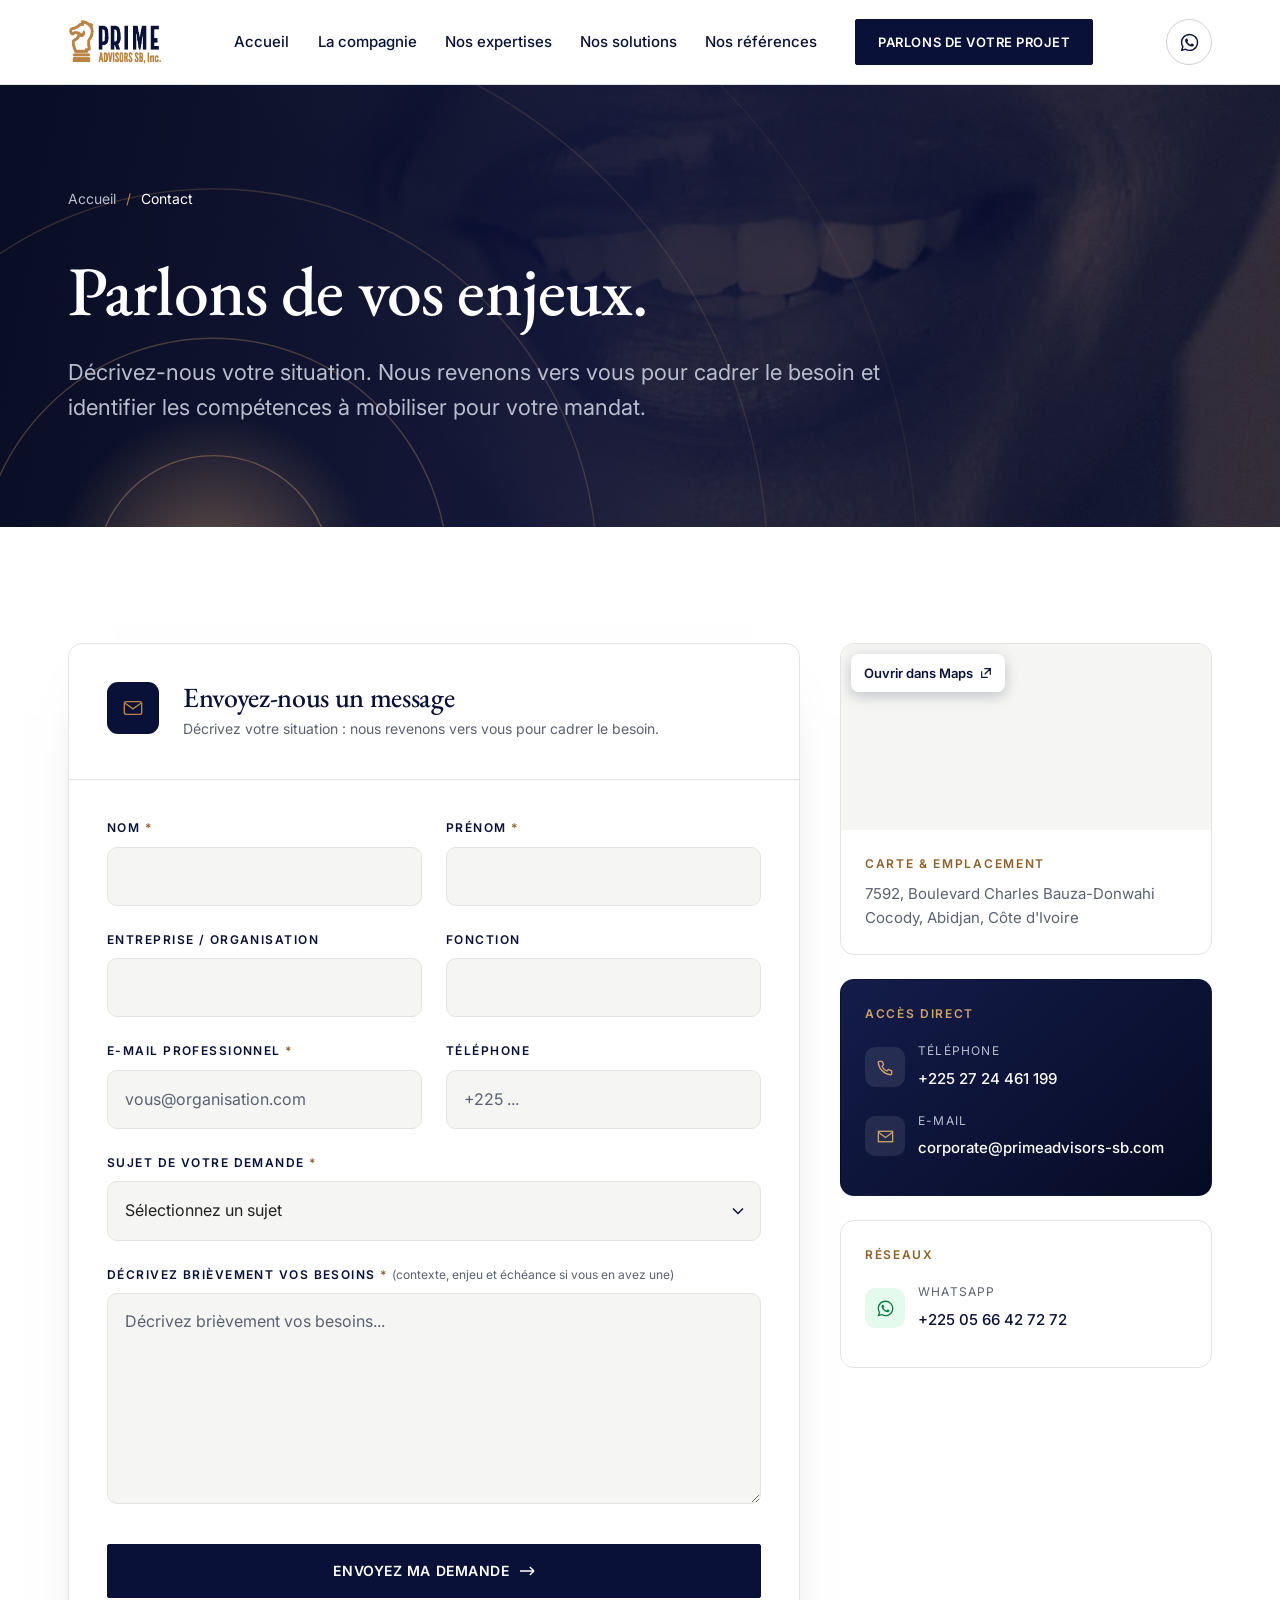
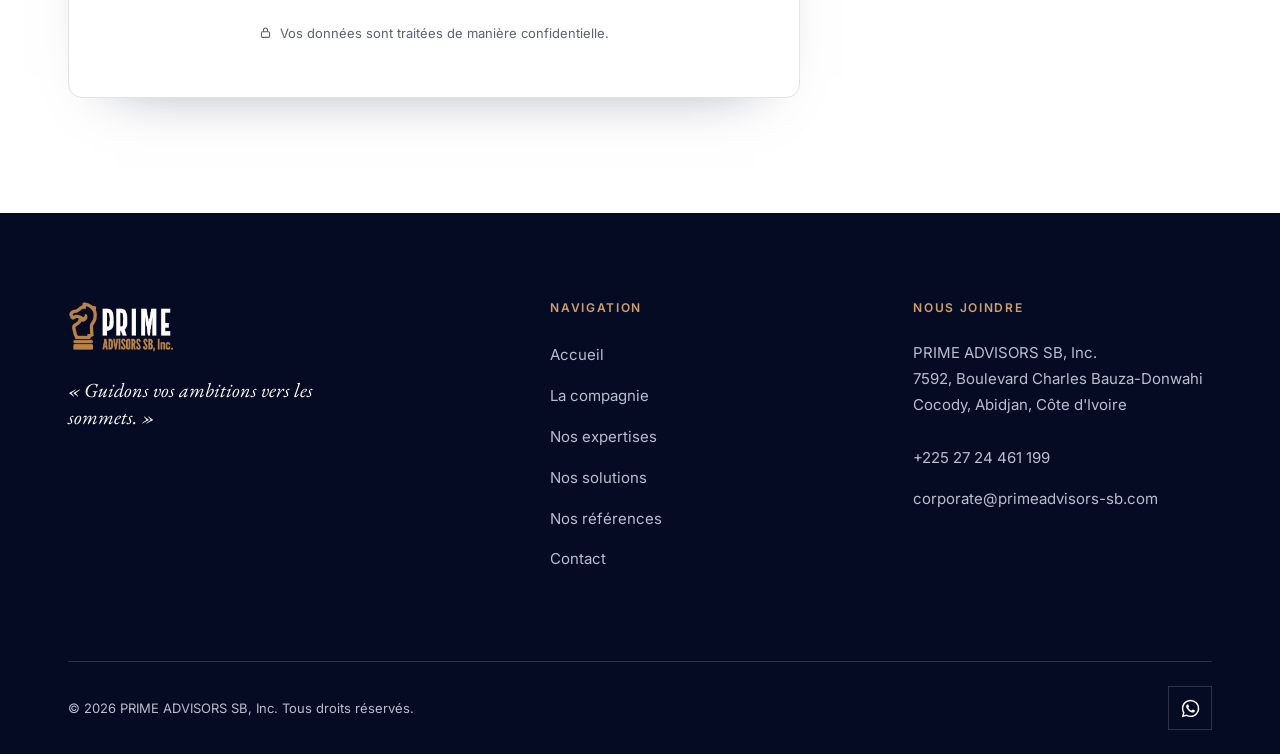
==== contact.html @ 42571f33 "Initialisation du site Prime Advisors" ====
<!DOCTYPE html>
<html lang="fr">
<head>
<meta charset="utf-8">
<meta name="viewport" content="width=device-width, initial-scale=1">
<title>Contact | PRIME ADVISORS SB, Inc.</title>
<meta name="description" content="Contactez PRIME ADVISORS SB, Inc. au 7592, Boulevard Charles Bauza-Donwahi, Cocody, Abidjan, Côte d'Ivoire. Téléphone +225 27 24 461 199, corporate@primeadvisors-sb.com.">
<link rel="canonical" href="https://www.primeadvisors-sb.com/contact.html">
<meta name="theme-color" content="#0A1138">

<meta property="og:type" content="website">
<meta property="og:locale" content="fr_FR">
<meta property="og:site_name" content="PRIME ADVISORS SB, Inc.">
<meta property="og:title" content="Contact | PRIME ADVISORS SB, Inc.">
<meta property="og:description" content="Parlons de vos enjeux et construisons ensemble les prochaines étapes.">
<meta property="og:url" content="https://www.primeadvisors-sb.com/contact.html">
<meta property="og:image" content="https://www.primeadvisors-sb.com/assets/img/logo-full-dark.png">

<link rel="icon" href="assets/img/favicon.png" type="image/png" sizes="180x180">
<link rel="apple-touch-icon" href="assets/img/favicon.png">

<link rel="preconnect" href="https://fonts.googleapis.com">
<link rel="preconnect" href="https://fonts.gstatic.com" crossorigin>
<link rel="stylesheet" href="https://fonts.googleapis.com/css2?family=EB+Garamond:ital,wght@0,400;0,500;0,600;1,400;1,500&family=Inter:wght@300;400;500;600;700&display=swap">
<link rel="stylesheet" href="assets/css/style.css">
<script>document.documentElement.className += ' js';</script>

<script type="application/ld+json">
{
  "@context": "https://schema.org",
  "@type": "ContactPage",
  "name": "Contact | PRIME ADVISORS SB, Inc.",
  "url": "https://www.primeadvisors-sb.com/contact.html",
  "mainEntity": {
    "@type": "ProfessionalService",
    "name": "PRIME ADVISORS SB, Inc.",
    "telephone": "+225 27 24 461 199",
    "email": "corporate@primeadvisors-sb.com",
    "address": {
      "@type": "PostalAddress",
      "streetAddress": "7592, Boulevard Charles Bauza-Donwahi",
      "addressLocality": "Cocody, Abidjan",
      "addressCountry": "CI"
    }
  }
}
</script>
</head>
<body>

<a class="skip-link" href="#main">Aller au contenu principal</a>

<header class="site-header">
  <div class="container site-header__inner">
    <a class="brand" href="index.html" aria-label="PRIME ADVISORS SB, Inc., accueil">
      <img src="assets/img/logo-dark.png" alt="PRIME ADVISORS SB, Inc." width="697" height="342">
    </a>

    <div class="site-nav" id="site-nav">
      <nav class="nav" aria-label="Navigation principale">
        <a class="nav__link" href="index.html">Accueil</a>
        <a class="nav__link" href="la-compagnie.html">La compagnie</a>
        <a class="nav__link" href="nos-expertises.html">Nos expertises</a>
        <a class="nav__link" href="nos-solutions.html">Nos solutions</a>
        <a class="nav__link" href="nos-references.html">Nos références</a>
      </nav>
      <div class="header-cta">
        <a class="btn btn--primary btn--sm" href="#formulaire">Parlons de votre projet</a>
      </div>
      <div class="nav-mobile-contact">
        <a href="https://wa.me/2250566427272" target="_blank" rel="noopener noreferrer">WhatsApp : +225 05 66 42 72 72</a>
        <a href="tel:+2252724461199">+225 27 24 461 199</a>
        <a href="mailto:corporate@primeadvisors-sb.com">corporate@primeadvisors-sb.com</a>
        <span>Cocody, Abidjan, Côte d'Ivoire</span>
      </div>
    </div>

    <div class="header-actions">
      <a class="wa-btn" href="https://wa.me/2250566427272" target="_blank" rel="noopener noreferrer"
         aria-label="Écrire à PRIME ADVISORS sur WhatsApp (nouvel onglet)">
        <svg viewBox="0 0 24 24" fill="currentColor" aria-hidden="true"><path d="M12.04 2C6.58 2 2.13 6.45 2.13 11.91c0 1.75.46 3.45 1.32 4.95L2 22l5.25-1.38a9.9 9.9 0 0 0 4.79 1.22h.01c5.46 0 9.91-4.45 9.91-9.91 0-2.65-1.03-5.14-2.9-7.01A9.82 9.82 0 0 0 12.04 2Zm0 18.15h-.01a8.2 8.2 0 0 1-4.19-1.15l-.3-.18-3.12.82.83-3.04-.2-.31a8.16 8.16 0 0 1-1.26-4.38c0-4.54 3.7-8.24 8.25-8.24a8.2 8.2 0 0 1 8.24 8.25c0 4.54-3.7 8.23-8.24 8.23Zm4.52-6.16c-.25-.12-1.47-.72-1.69-.81-.23-.08-.39-.12-.56.13-.16.24-.64.8-.79.97-.14.16-.29.19-.54.06-.25-.12-1.05-.39-1.99-1.23-.74-.66-1.23-1.47-1.38-1.72-.14-.25-.01-.38.11-.5.11-.11.25-.29.37-.43.13-.15.17-.25.25-.41.08-.17.04-.31-.02-.43-.06-.12-.56-1.34-.76-1.84-.2-.48-.41-.42-.56-.43h-.48c-.17 0-.43.06-.66.31-.23.25-.86.85-.86 2.07 0 1.22.89 2.4 1.01 2.56.12.17 1.75 2.67 4.23 3.74.59.26 1.05.41 1.41.52.59.19 1.13.16 1.56.1.48-.07 1.47-.6 1.67-1.18.21-.58.21-1.07.15-1.18-.06-.11-.23-.17-.48-.29Z"/></svg>
      </a>
      <button class="nav-toggle" type="button" aria-expanded="false" aria-controls="site-nav" aria-label="Ouvrir le menu">
        <span class="nav-toggle__bars" aria-hidden="true"><span></span><span></span><span></span></span>
      </button>
    </div>
  </div>
</header>

<main id="main">

  <section class="page-hero page-hero--visual page-hero--portrait">
    <img class="page-hero__bg" src="assets/img/img-contact.webp" alt=""
         width="1400" height="790" fetchpriority="high" decoding="async">
    <svg class="waves" viewBox="0 0 1200 700" preserveAspectRatio="xMidYMid slice"
         aria-hidden="true" focusable="false">
      <defs>
        <radialGradient id="wglow-contact-1">
          <stop offset="0" stop-color="#CFA06A" stop-opacity=".45"/>
          <stop offset="1" stop-color="#CFA06A" stop-opacity="0"/>
        </radialGradient>
      </defs>
      <circle class="waves__core" cx="200" cy="600" r="150" fill="url(#wglow-contact-1)"/>
      <g>
        <circle class="waves__ring" cx="200" cy="600" r="200" vector-effect="non-scaling-stroke"/>
        <circle class="waves__ring" cx="200" cy="600" r="200" vector-effect="non-scaling-stroke"/>
        <circle class="waves__ring" cx="200" cy="600" r="200" vector-effect="non-scaling-stroke"/>
        <circle class="waves__ring" cx="200" cy="600" r="200" vector-effect="non-scaling-stroke"/>
        <circle class="waves__ring" cx="200" cy="600" r="200" vector-effect="non-scaling-stroke"/>
      </g>
    </svg>
    <div class="container">
      <nav class="breadcrumb" aria-label="Fil d'Ariane">
        <a href="index.html">Accueil</a>
        <span aria-hidden="true">/</span>
        <span aria-current="page">Contact</span>
      </nav>
      <h1>Parlons de vos enjeux.</h1>
      <p>
        Décrivez-nous votre situation. Nous revenons vers vous pour cadrer le besoin et identifier
        les compétences à mobiliser pour votre mandat.
      </p>
    </div>
  </section>

  <section class="section">
    <div class="container contact-layout">

      <!-- ==================== PANNEAU FORMULAIRE ==================== -->
      <div class="panel reveal" id="formulaire" style="scroll-margin-top:calc(var(--header-h) + 24px)">
        <div class="panel__head">
          <span class="panel__icon" aria-hidden="true">
            <svg width="22" height="22" viewBox="0 0 24 24" fill="none">
              <rect x="2.5" y="5" width="19" height="14" rx="2" stroke="currentColor" stroke-width="1.5"/>
              <path d="m3 6.5 9 6.5 9-6.5" stroke="currentColor" stroke-width="1.5"/>
            </svg>
          </span>
          <div>
            <h2>Envoyez-nous un message</h2>
            <p>Décrivez votre situation : nous revenons vers vous pour cadrer le besoin.</p>
          </div>
        </div>

        <div class="panel__body">
          <div class="form-error-summary" id="form-error-summary" tabindex="-1" role="alert" aria-labelledby="form-error-title">
            <h2 id="form-error-title">Votre demande n'a pas pu être envoyée</h2>
            <ul></ul>
          </div>

          <form id="contact-form" novalidate
                data-endpoint=""
                data-mailto="mailto:contact@primeadvisors-sb.com"
                data-public-email="corporate@primeadvisors-sb.com">

            <div class="form-grid">
            <div class="field">
              <label for="nom">Nom <span class="req" aria-hidden="true">*</span></label>
              <input type="text" id="nom" name="nom" data-label="Nom" autocomplete="family-name" required>
              <p class="field__error" id="nom-error"></p>
            </div>

            <div class="field">
              <label for="prenom">Prénom <span class="req" aria-hidden="true">*</span></label>
              <input type="text" id="prenom" name="prenom" data-label="Prénom" autocomplete="given-name" required>
              <p class="field__error" id="prenom-error"></p>
            </div>

            <div class="field">
              <label for="entreprise">Entreprise / Organisation</label>
              <input type="text" id="entreprise" name="entreprise" data-label="Entreprise / Organisation" autocomplete="organization">
              <p class="field__error" id="entreprise-error"></p>
            </div>

            <div class="field">
              <label for="fonction">Fonction</label>
              <input type="text" id="fonction" name="fonction" data-label="Fonction" autocomplete="organization-title">
              <p class="field__error" id="fonction-error"></p>
            </div>

            <div class="field">
              <label for="email">E-mail professionnel <span class="req" aria-hidden="true">*</span></label>
              <input type="email" id="email" name="email" data-label="E-mail professionnel" autocomplete="email" inputmode="email" placeholder="vous@organisation.com" required>
              <p class="field__error" id="email-error"></p>
            </div>

            <div class="field">
              <label for="telephone">Téléphone</label>
              <input type="tel" id="telephone" name="telephone" data-label="Téléphone" autocomplete="tel" inputmode="tel" placeholder="+225 ...">
              <p class="field__error" id="telephone-error"></p>
            </div>

              <div class="field field--full">
                <label for="objet">Sujet de votre demande <span class="req" aria-hidden="true">*</span></label>
                <select id="objet" name="objet" data-label="Sujet de votre demande" required>
                  <option value="" selected disabled>Sélectionnez un sujet</option>
                <option value="conseil-strategique">Conseil stratégique</option>
                <option value="gouvernance">Gouvernance</option>
                <option value="developpement-economique">Développement économique</option>
                <option value="transformation-numerique">Transformation numérique</option>
                <option value="intelligence-artificielle">Intelligence artificielle</option>
                <option value="gestion-de-projet">Gestion de projet</option>
                <option value="formation">Formation</option>
                <option value="partenariat">Partenariat</option>
                <option value="autre">Autre</option>
                </select>
                <p class="field__error" id="objet-error"></p>
              </div>

              <div class="field field--full">
                <label for="message">
                  Décrivez brièvement vos besoins <span class="req" aria-hidden="true">*</span>
                  <span class="hint">(contexte, enjeu et échéance si vous en avez une)</span>
                </label>
                <textarea id="message" name="message" data-label="Message" rows="7"
                          placeholder="Décrivez brièvement vos besoins..." required></textarea>
                <p class="field__error" id="message-error"></p>
              </div>
            </div>

            <button class="btn btn--primary btn--block" type="submit" style="margin-top:var(--space-lg)">
              Envoyez ma demande
              <svg width="15" height="10" viewBox="0 0 15 10" fill="none" aria-hidden="true"><path d="M9.8 1 14 5m0 0-4.2 4M14 5H0" stroke="currentColor" stroke-width="1.4"/></svg>
            </button>

            <p class="form-consent" style="text-align:center;display:flex;align-items:center;justify-content:center;gap:8px">
              <svg width="13" height="13" viewBox="0 0 16 16" fill="none" aria-hidden="true" style="flex:none">
                <rect x="3" y="7" width="10" height="7" rx="1.4" stroke="currentColor" stroke-width="1.3"/>
                <path d="M5.5 7V5a2.5 2.5 0 0 1 5 0v2" stroke="currentColor" stroke-width="1.3"/>
              </svg>
              Vos données sont traitées de manière confidentielle.
            </p>

            <div class="form-status" id="form-status" aria-live="polite"></div>
          </form>
        </div>
      </div>

      <!-- ==================== COLONNE LATÉRALE ==================== -->
      <aside class="side-stack reveal reveal-delay-1">

        <div class="side-card">
          <div class="map-mini">
            <iframe
              title="Plan d'accès : 7592, Boulevard Charles Bauza-Donwahi, Cocody, Abidjan"
              src="https://www.google.com/maps?q=7592%20Boulevard%20Charles%20Bauza-Donwahi%2C%20Cocody%2C%20Abidjan%2C%20C%C3%B4te%20d%27Ivoire&output=embed"
              loading="lazy"
              referrerpolicy="no-referrer-when-downgrade"
              allowfullscreen></iframe>
            <a class="map-mini__btn"
               href="https://www.google.com/maps/search/?api=1&query=7592%20Boulevard%20Charles%20Bauza-Donwahi%2C%20Cocody%2C%20Abidjan%2C%20C%C3%B4te%20d%27Ivoire"
               target="_blank" rel="noopener noreferrer">
              Ouvrir dans Maps
              <svg width="12" height="12" viewBox="0 0 14 14" fill="none" aria-hidden="true"><path d="M5 2h7v7M12 2 5.5 8.5M9 12H2V5" stroke="currentColor" stroke-width="1.4"/></svg>
            </a>
          </div>
          <div class="side-card__body">
            <p class="side-card__label">Carte &amp; emplacement</p>
            <address>
              7592, Boulevard Charles Bauza-Donwahi<br>
              Cocody, Abidjan, Côte d'Ivoire
            </address>
          </div>
        </div>

        <div class="side-card side-card--invert">
          <div class="side-card__body">
            <p class="side-card__label">Accès direct</p>
            <a class="access-row" href="tel:+2252724461199">
              <span class="access-row__icon" aria-hidden="true">
                <svg viewBox="0 0 20 20" fill="none"><path d="M6.4 3.5 8 7l-1.7 1.6a11 11 0 0 0 5.1 5.1L13 12l3.5 1.6v3a1 1 0 0 1-1.1 1C8.5 17.1 2.9 11.5 2.4 4.6a1 1 0 0 1 1-1.1h3Z" stroke="currentColor" stroke-width="1.4" stroke-linejoin="round"/></svg>
              </span>
              <span>
                <span class="access-row__label">Téléphone</span>
                <span class="access-row__value">+225 27 24 461 199</span>
              </span>
            </a>
            <a class="access-row" href="mailto:corporate@primeadvisors-sb.com">
              <span class="access-row__icon" aria-hidden="true">
                <svg viewBox="0 0 20 20" fill="none"><rect x="2.5" y="4.5" width="15" height="11" stroke="currentColor" stroke-width="1.4"/><path d="m2.5 5.5 7.5 5.5 7.5-5.5" stroke="currentColor" stroke-width="1.4"/></svg>
              </span>
              <span>
                <span class="access-row__label">E-mail</span>
                <span class="access-row__value">corporate@primeadvisors-sb.com</span>
              </span>
            </a>
          </div>
        </div>

        <div class="side-card">
          <div class="side-card__body">
            <p class="side-card__label">Réseaux</p>
            <a class="access-row access-row--wa" href="https://wa.me/2250566427272" target="_blank" rel="noopener noreferrer">
              <span class="access-row__icon" aria-hidden="true">
                <svg viewBox="0 0 24 24" fill="currentColor"><path d="M12.04 2C6.58 2 2.13 6.45 2.13 11.91c0 1.75.46 3.45 1.32 4.95L2 22l5.25-1.38a9.9 9.9 0 0 0 4.79 1.22h.01c5.46 0 9.91-4.45 9.91-9.91 0-2.65-1.03-5.14-2.9-7.01A9.82 9.82 0 0 0 12.04 2Zm0 18.15h-.01a8.2 8.2 0 0 1-4.19-1.15l-.3-.18-3.12.82.83-3.04-.2-.31a8.16 8.16 0 0 1-1.26-4.38c0-4.54 3.7-8.24 8.25-8.24a8.2 8.2 0 0 1 8.24 8.25c0 4.54-3.7 8.23-8.24 8.23Zm4.52-6.16c-.25-.12-1.47-.72-1.69-.81-.23-.08-.39-.12-.56.13-.16.24-.64.8-.79.97-.14.16-.29.19-.54.06-.25-.12-1.05-.39-1.99-1.23-.74-.66-1.23-1.47-1.38-1.72-.14-.25-.01-.38.11-.5.11-.11.25-.29.37-.43.13-.15.17-.25.25-.41.08-.17.04-.31-.02-.43-.06-.12-.56-1.34-.76-1.84-.2-.48-.41-.42-.56-.43h-.48c-.17 0-.43.06-.66.31-.23.25-.86.85-.86 2.07 0 1.22.89 2.4 1.01 2.56.12.17 1.75 2.67 4.23 3.74.59.26 1.05.41 1.41.52.59.19 1.13.16 1.56.1.48-.07 1.47-.6 1.67-1.18.21-.58.21-1.07.15-1.18-.06-.11-.23-.17-.48-.29Z"/></svg>
              </span>
              <span>
                <span class="access-row__label">WhatsApp</span>
                <span class="access-row__value">+225 05 66 42 72 72</span>
              </span>
            </a>
            <!--
              À COMPLÉTER : LinkedIn
              Décommenter dès que l'URL de la page entreprise est communiquée.

            <a class="access-row" href="HREF_LINKEDIN" target="_blank" rel="noopener noreferrer">
              <span class="access-row__icon" aria-hidden="true">
                <svg viewBox="0 0 24 24" fill="currentColor"><path d="M6.94 5a2 2 0 1 1-4 0 2 2 0 0 1 4 0ZM3.2 8.48h3.5V21H3.2V8.48Zm5.7 0h3.35v1.71h.05c.47-.86 1.6-1.77 3.3-1.77 3.53 0 4.18 2.25 4.18 5.18V21h-3.5v-5.7c0-1.36-.03-3.11-1.94-3.11-1.94 0-2.24 1.48-2.24 3.01V21H8.9V8.48Z"/></svg>
              </span>
              <span>
                <span class="access-row__label">LinkedIn</span>
                <span class="access-row__value">Page entreprise</span>
              </span>
            </a>
            -->
          </div>
        </div>

      </aside>

    </div>
  </section>

</main>

<footer class="site-footer">
  <div class="container">
    <div class="site-footer__top">
      <div class="site-footer__brand">
        <img src="assets/img/logo-light.png" alt="PRIME ADVISORS SB, Inc." width="697" height="342" loading="lazy">
        <p class="site-footer__slogan">« Guidons vos ambitions vers les sommets. »</p>
      </div>
      <nav aria-label="Navigation de pied de page">
        <h3>Navigation</h3>
        <ul>
          <li><a href="index.html">Accueil</a></li>
          <li><a href="la-compagnie.html">La compagnie</a></li>
          <li><a href="nos-expertises.html">Nos expertises</a></li>
          <li><a href="nos-solutions.html">Nos solutions</a></li>
          <li><a href="nos-references.html">Nos références</a></li>
          <li><a href="contact.html">Contact</a></li>
        </ul>
      </nav>
      <div>
        <h3>Nous joindre</h3>
        <address>
          PRIME ADVISORS SB, Inc.<br>
          7592, Boulevard Charles Bauza-Donwahi<br>
          Cocody, Abidjan, Côte d'Ivoire
        </address>
        <ul style="margin-top:var(--space-md)">
          <li><a href="tel:+2252724461199">+225 27 24 461 199</a></li>
          <li><a href="mailto:corporate@primeadvisors-sb.com">corporate@primeadvisors-sb.com</a></li>
        </ul>
      </div>
    </div>
    <div class="site-footer__bottom">
      <p style="margin:0">&copy; <span data-current-year>2026</span> PRIME ADVISORS SB, Inc. Tous droits réservés.</p>

      <div class="site-footer__social">
        <a class="wa-btn" href="https://wa.me/2250566427272" target="_blank" rel="noopener noreferrer"
           aria-label="Écrire à PRIME ADVISORS sur WhatsApp (nouvel onglet)">
          <svg viewBox="0 0 24 24" fill="currentColor" aria-hidden="true"><path d="M12.04 2C6.58 2 2.13 6.45 2.13 11.91c0 1.75.46 3.45 1.32 4.95L2 22l5.25-1.38a9.9 9.9 0 0 0 4.79 1.22h.01c5.46 0 9.91-4.45 9.91-9.91 0-2.65-1.03-5.14-2.9-7.01A9.82 9.82 0 0 0 12.04 2Zm0 18.15h-.01a8.2 8.2 0 0 1-4.19-1.15l-.3-.18-3.12.82.83-3.04-.2-.31a8.16 8.16 0 0 1-1.26-4.38c0-4.54 3.7-8.24 8.25-8.24a8.2 8.2 0 0 1 8.24 8.25c0 4.54-3.7 8.23-8.24 8.23Zm4.52-6.16c-.25-.12-1.47-.72-1.69-.81-.23-.08-.39-.12-.56.13-.16.24-.64.8-.79.97-.14.16-.29.19-.54.06-.25-.12-1.05-.39-1.99-1.23-.74-.66-1.23-1.47-1.38-1.72-.14-.25-.01-.38.11-.5.11-.11.25-.29.37-.43.13-.15.17-.25.25-.41.08-.17.04-.31-.02-.43-.06-.12-.56-1.34-.76-1.84-.2-.48-.41-.42-.56-.43h-.48c-.17 0-.43.06-.66.31-.23.25-.86.85-.86 2.07 0 1.22.89 2.4 1.01 2.56.12.17 1.75 2.67 4.23 3.74.59.26 1.05.41 1.41.52.59.19 1.13.16 1.56.1.48-.07 1.47-.6 1.67-1.18.21-.58.21-1.07.15-1.18-.06-.11-.23-.17-.48-.29Z"/></svg>
        </a>
        <!--
          À COMPLÉTER : LinkedIn
          Décommenter dès que l'URL de la page entreprise officielle est communiquée,
          en remplaçant HREF_LINKEDIN par l'adresse exacte.

        <a href="HREF_LINKEDIN" target="_blank" rel="noopener noreferrer" aria-label="PRIME ADVISORS SB sur LinkedIn">
          <svg width="17" height="17" viewBox="0 0 24 24" fill="currentColor" aria-hidden="true"><path d="M6.94 5a2 2 0 1 1-4 0 2 2 0 0 1 4 0ZM3.2 8.48h3.5V21H3.2V8.48Zm5.7 0h3.35v1.71h.05c.47-.86 1.6-1.77 3.3-1.77 3.53 0 4.18 2.25 4.18 5.18V21h-3.5v-5.7c0-1.36-.03-3.11-1.94-3.11-1.94 0-2.24 1.48-2.24 3.01V21H8.9V8.48Z"/></svg>
        </a>
        -->
      </div>
    </div>
  </div>
</footer>

<script src="assets/js/main.js" defer></script>
</body>
</html>
---- assets/css/style.css ----
/* ==========================================================================
   PRIME ADVISORS SB, Inc. | Feuille de style institutionnelle
   Système : Minimalisme / Swiss style, institutionnel, spacieux, sobre.
   Palette de marque verrouillée : navy #0A1138 · or #B98344 · blanc · gris.
   ========================================================================== */

/* --------------------------------------------------------------------------
   1. TOKENS
   -------------------------------------------------------------------------- */
:root {
  /* Couleurs de marque */
  --navy: #0A1138;
  --gold: #B98344;
  --white: #FFFFFF;
  --gray-light: #F5F5F3;
  --gray-dark: #222222;

  /* Déclinaisons (dérivées, ne pas introduire de nouvelles teintes) */
  --navy-900: #060B24;
  --navy-800: #0A1138;
  --navy-700: #141C4A;
  --navy-600: #232B5C;
  /* Or assombri pour le texte sur fond clair : le #B98344 de marque ne donne
     que 3.3:1 sur blanc. Cette valeur atteint 5.4:1 sur blanc et 4.9:1 sur
     --gray-light, soit le seuil AA pour les libellés de petite taille.
     L'or de marque reste utilisé tel quel pour les filets, les grands
     chiffres et tous les accents sur fond navy. */
  --gold-600: #8F6129;
  --gold-400: #CFA06A;
  --gold-100: #F4EADE;

  /* Rôles sémantiques */
  --bg: var(--white);
  --bg-alt: var(--gray-light);
  --bg-invert: var(--navy);
  --text: var(--gray-dark);
  --text-strong: var(--navy);
  --text-muted: #5B6172;         /* 6.18:1 sur blanc, AA */
  --text-on-invert: #FFFFFF;
  --text-on-invert-muted: #B9BECF; /* 8.9:1 sur navy, AA */
  --border: #E3E3DF;
  --border-strong: #CFCFC9;
  --border-invert: rgba(255, 255, 255, 0.16);
  --accent: var(--gold);
  --focus: var(--gold-400);

  /* Typographie */
  --font-display: "EB Garamond", "Iowan Old Style", Georgia, "Times New Roman", serif;
  --font-body: "Inter", -apple-system, BlinkMacSystemFont, "Segoe UI", Roboto, Helvetica, Arial, sans-serif;

  --fs-eyebrow: 0.75rem;
  --fs-small: 0.875rem;
  --fs-body: 1.0625rem;
  --fs-lead: clamp(1.125rem, 0.98rem + 0.62vw, 1.375rem);
  --fs-h4: clamp(1.0625rem, 1rem + 0.3vw, 1.1875rem);
  --fs-h3: clamp(1.375rem, 1.22rem + 0.65vw, 1.75rem);
  --fs-h2: clamp(1.875rem, 1.5rem + 1.6vw, 3rem);
  --fs-h1: clamp(2.5rem, 1.72rem + 3.3vw, 4.5rem);

  /* Échelle d'espacement, profil « spacieux » */
  --space-xs: 8px;
  --space-sm: 16px;
  --space-md: 24px;
  --space-lg: 40px;
  --space-xl: 64px;
  --space-2xl: 96px;
  --section-y: clamp(72px, 9vw, 132px);

  /* Structure */
  --container: 1240px;
  --container-narrow: 860px;
  --gutter: clamp(20px, 4vw, 48px);
  --header-h: 84px;
  --radius: 2px;

  /* Mouvement, profil « subtil » */
  --ease: cubic-bezier(0.22, 0.61, 0.36, 1);
  --dur: 240ms;
  --dur-slow: 420ms;
}

@media (max-width: 900px) {
  :root { --header-h: 68px; }
}

/* --------------------------------------------------------------------------
   2. BASE
   -------------------------------------------------------------------------- */
*, *::before, *::after { box-sizing: border-box; }

html {
  -webkit-text-size-adjust: 100%;
  scroll-behavior: smooth;
  scroll-padding-top: calc(var(--header-h) + 16px);
}

body {
  margin: 0;
  background: var(--bg);
  color: var(--text);
  font-family: var(--font-body);
  font-size: var(--fs-body);
  line-height: 1.7;
  font-weight: 400;
  -webkit-font-smoothing: antialiased;
  -moz-osx-font-smoothing: grayscale;
  overflow-x: hidden;
}

img, svg, video { max-width: 100%; height: auto; display: block; }

a { color: inherit; text-decoration: none; }

button, input, select, textarea { font: inherit; color: inherit; }

h1, h2, h3, h4 {
  font-family: var(--font-display);
  color: var(--text-strong);
  font-weight: 500;
  line-height: 1.14;
  letter-spacing: -0.012em;
  margin: 0;
  text-wrap: balance;
}

h1 { font-size: var(--fs-h1); }
h2 { font-size: var(--fs-h2); }
h3 { font-size: var(--fs-h3); line-height: 1.24; }
h4 { font-size: var(--fs-h4); font-family: var(--font-body); font-weight: 600; letter-spacing: 0; line-height: 1.4; }

p { margin: 0 0 1.15em; text-wrap: pretty; }
p:last-child { margin-bottom: 0; }

ul, ol { margin: 0; padding: 0; list-style: none; }

::selection { background: var(--gold); color: var(--navy); }

:focus-visible {
  outline: 2px solid var(--focus);
  outline-offset: 3px;
  border-radius: 1px;
}

.skip-link {
  position: absolute;
  left: var(--gutter);
  top: -100px;
  z-index: 200;
  background: var(--navy);
  color: #fff;
  padding: 12px 20px;
  font-size: var(--fs-small);
  font-weight: 500;
  transition: top var(--dur) var(--ease);
}
.skip-link:focus { top: 12px; }

.sr-only {
  position: absolute; width: 1px; height: 1px;
  padding: 0; margin: -1px; overflow: hidden;
  clip: rect(0 0 0 0); white-space: nowrap; border: 0;
}

/* --------------------------------------------------------------------------
   3. LAYOUT
   -------------------------------------------------------------------------- */
.container {
  width: 100%;
  max-width: var(--container);
  margin-inline: auto;
  padding-inline: var(--gutter);
}
.container--narrow { max-width: var(--container-narrow); }

.section { padding-block: var(--section-y); }
.section--tight { padding-block: clamp(56px, 6vw, 88px); }
.section--alt { background: var(--bg-alt); }
.section--invert { background: var(--navy); color: var(--text-on-invert-muted); }
.section--invert h2, .section--invert h3, .section--invert h4 { color: #fff; }

.section--hairline { border-top: 1px solid var(--border); }

/* En-tête de section */
.section-head { max-width: 760px; margin-bottom: clamp(40px, 5vw, 64px); }
.section-head--center { margin-inline: auto; text-align: center; }
.section-head p { color: var(--text-muted); font-size: var(--fs-lead); line-height: 1.62; margin-top: var(--space-md); }
.section--invert .section-head p { color: var(--text-on-invert-muted); }

.eyebrow {
  display: flex;
  align-items: center;
  gap: 12px;
  font-family: var(--font-body);
  font-size: var(--fs-eyebrow);
  font-weight: 600;
  letter-spacing: 0.14em;
  text-transform: uppercase;
  color: var(--gold-600);
  margin: 0 0 var(--space-md);
}
.eyebrow::before {
  content: "";
  width: 28px; height: 1px;
  background: var(--gold);
  flex: none;
}
.section--invert .eyebrow { color: var(--gold-400); }
.section-head--center .eyebrow { justify-content: center; }

.lead { font-size: var(--fs-lead); line-height: 1.62; color: var(--text-muted); }
.section--invert .lead { color: var(--text-on-invert-muted); }

.grid { display: grid; gap: var(--space-lg); }
.grid--2 { grid-template-columns: repeat(2, 1fr); }
.grid--3 { grid-template-columns: repeat(3, 1fr); }
.grid--4 { grid-template-columns: repeat(4, 1fr); }

@media (max-width: 1080px) {
  .grid--4 { grid-template-columns: repeat(2, 1fr); }
}
@media (max-width: 860px) {
  .grid--2, .grid--3 { grid-template-columns: 1fr; }
}
@media (max-width: 560px) {
  .grid--4 { grid-template-columns: 1fr; }
}

/* --------------------------------------------------------------------------
   4. BOUTONS
   -------------------------------------------------------------------------- */
.btn {
  display: inline-flex;
  align-items: center;
  justify-content: center;
  gap: 10px;
  min-height: 52px;
  padding: 14px 30px;
  font-family: var(--font-body);
  font-size: var(--fs-small);
  font-weight: 600;
  letter-spacing: 0.04em;
  text-transform: uppercase;
  border: 1px solid transparent;
  border-radius: var(--radius);
  cursor: pointer;
  transition: background-color var(--dur) var(--ease),
              color var(--dur) var(--ease),
              border-color var(--dur) var(--ease),
              transform var(--dur) var(--ease);
}
.btn svg { flex: none; transition: transform var(--dur) var(--ease); }
.btn:hover svg { transform: translateX(3px); }

.btn--primary { background: var(--navy); color: #fff; border-color: var(--navy); }
.btn--primary:hover { background: var(--navy-700); border-color: var(--navy-700); }

.btn--gold { background: var(--gold); color: var(--navy); border-color: var(--gold); }
.btn--gold:hover { background: var(--gold-400); border-color: var(--gold-400); }

.btn--ghost { background: transparent; color: var(--navy); border-color: var(--border-strong); }
.btn--ghost:hover { border-color: var(--navy); background: var(--navy); color: #fff; }

.btn--ghost-invert { background: transparent; color: #fff; border-color: rgba(255,255,255,0.4); }
.btn--ghost-invert:hover { background: rgba(255,255,255,0.1); border-color: #fff; }

.btn--sm { min-height: 44px; padding: 11px 22px; font-size: 0.8125rem; }
.btn--block { width: 100%; }

.btn-row { display: flex; flex-wrap: wrap; gap: var(--space-sm); }

/* Lien texte fléché */
.link-arrow {
  display: inline-flex;
  align-items: center;
  gap: 9px;
  font-size: var(--fs-small);
  font-weight: 600;
  letter-spacing: 0.04em;
  text-transform: uppercase;
  color: var(--navy);
  padding-block: 6px;
  border-bottom: 1px solid var(--gold);
  transition: gap var(--dur) var(--ease), color var(--dur) var(--ease);
}
.link-arrow:hover { gap: 15px; color: var(--gold-600); }
.section--invert .link-arrow { color: #fff; }
.section--invert .link-arrow:hover { color: var(--gold-400); }

/* --------------------------------------------------------------------------
   5. EN-TÊTE / NAVIGATION
   -------------------------------------------------------------------------- */
.site-header {
  position: sticky;
  top: 0;
  z-index: 100;
  border-bottom: 1px solid var(--border);
  transition: transform 0.42s var(--ease), box-shadow var(--dur) var(--ease), border-color var(--dur) var(--ease);
}
/* L'en-tête s'efface à la descente et revient à la remontée : la lecture
   gagne toute la hauteur d'écran, la navigation reste à un geste. */
.site-header.is-hidden { transform: translateY(-100%); }

/* ATTENTION : une transformation sur .site-header en fait le bloc conteneur
   du panneau mobile, qui est en position: fixed à l'intérieur. Le panneau
   se retrouverait alors haut de quelques pixels au lieu de couvrir l'écran.
   À l'ouverture du menu, le JS retire .is-hidden en neutralisant d'abord la
   transition : sans quoi la transformation resterait non nulle pendant les
   420 ms du retour, et le panneau s'ouvrirait de travers. */
.site-header.no-transition { transition: none; }
/* Le flou est porté par un pseudo-élément : appliqué sur .site-header,
   backdrop-filter en ferait le bloc conteneur du panneau mobile en
   position: fixed, qui ne pourrait plus occuper toute la hauteur d'écran. */
.site-header::before {
  content: "";
  position: absolute;
  inset: 0;
  z-index: -1;
  background: rgba(255, 255, 255, 0.94);
  backdrop-filter: saturate(180%) blur(14px);
  -webkit-backdrop-filter: saturate(180%) blur(14px);
}
.site-header.is-scrolled {
  box-shadow: 0 1px 24px rgba(10, 17, 56, 0.08);
  border-bottom-color: transparent;
}

.site-header__inner {
  display: flex;
  align-items: center;
  justify-content: space-between;
  gap: var(--space-lg);
  min-height: var(--header-h);
}

.brand { display: flex; align-items: center; flex: none; }
.brand img { height: 46px; width: auto; }
@media (max-width: 900px) { .brand img { height: 36px; } }

.site-nav {
  display: flex;
  align-items: center;
  gap: clamp(24px, 3vw, 44px);
}

.nav { display: flex; align-items: center; gap: clamp(18px, 2.2vw, 34px); }

.nav__link {
  position: relative;
  font-size: 0.9375rem;
  font-weight: 500;
  color: var(--navy);
  padding: 10px 0;
  white-space: nowrap;
  transition: color var(--dur) var(--ease);
}
.nav__link::after {
  content: "";
  position: absolute;
  left: 0; right: 0; bottom: 2px;
  height: 1.5px;
  background: var(--gold);
  transform: scaleX(0);
  transform-origin: left;
  transition: transform var(--dur-slow) var(--ease);
}
.nav__link:hover::after,
.nav__link[aria-current="page"]::after { transform: scaleX(1); }
.nav__link[aria-current="page"] { color: var(--gold-600); }

.header-cta { flex: none; }

.nav-toggle {
  display: none;
  align-items: center;
  justify-content: center;
  width: 48px; height: 48px;
  margin-right: -12px;
  background: none;
  border: 0;
  cursor: pointer;
  color: var(--navy);
}
.nav-toggle__bars { display: block; width: 24px; height: 14px; position: relative; }
.nav-toggle__bars span {
  position: absolute; left: 0; right: 0; height: 1.5px;
  background: currentColor;
  transition: transform var(--dur) var(--ease), opacity 160ms var(--ease);
}
.nav-toggle__bars span:nth-child(1) { top: 0; }
.nav-toggle__bars span:nth-child(2) { top: 6px; }
.nav-toggle__bars span:nth-child(3) { top: 12px; }
.nav-toggle[aria-expanded="true"] .nav-toggle__bars span:nth-child(1) { transform: translateY(6px) rotate(45deg); }
.nav-toggle[aria-expanded="true"] .nav-toggle__bars span:nth-child(2) { opacity: 0; }
.nav-toggle[aria-expanded="true"] .nav-toggle__bars span:nth-child(3) { transform: translateY(-6px) rotate(-45deg); }

/* Panneau mobile */
@media (max-width: 1080px) {
  .nav-toggle { display: flex; }

  .site-nav {
    position: fixed;
    inset: var(--header-h) 0 0;
    background: var(--white);
    padding: var(--space-lg) var(--gutter) var(--space-xl);
    display: flex;
    flex-direction: column;
    gap: 0;
    overflow-y: auto;
    transform: translateY(-8px);
    opacity: 0;
    visibility: hidden;
    transition: opacity var(--dur) var(--ease), transform var(--dur) var(--ease), visibility var(--dur);
  }
  .site-nav.is-open { opacity: 1; visibility: visible; transform: none; }

  .nav { flex-direction: column; align-items: stretch; gap: 0; }
  .nav__link {
    font-family: var(--font-display);
    font-size: 1.5rem;
    font-weight: 500;
    padding: 18px 0;
    border-bottom: 1px solid var(--border);
  }
  .nav__link::after { display: none; }
  .nav__link[aria-current="page"] { color: var(--gold-600); }

  .header-cta { display: none; }
  .site-nav .header-cta { display: block; margin-top: var(--space-lg); }
  .site-nav .btn { width: 100%; }

  body.nav-open { overflow: hidden; }
}

.nav-mobile-contact {
  margin-top: var(--space-lg);
  padding-top: var(--space-lg);
  border-top: 1px solid var(--border);
  font-size: var(--fs-small);
  color: var(--text-muted);
  display: grid;
  gap: 6px;
}
.nav-mobile-contact a:hover { color: var(--gold-600); }
@media (min-width: 1081px) { .nav-mobile-contact { display: none; } }

/* --------------------------------------------------------------------------
   6. HERO
   -------------------------------------------------------------------------- */
.hero {
  position: relative;
  background: var(--navy);
  color: #fff;
  overflow: hidden;
  isolation: isolate;
}
.hero::before {
  content: "";
  position: absolute;
  inset: 0;
  background:
    radial-gradient(120% 90% at 88% 12%, rgba(185, 131, 68, 0.20), transparent 58%),
    radial-gradient(90% 70% at 8% 100%, rgba(35, 43, 92, 0.85), transparent 60%);
  z-index: -1;
}

.hero__inner {
  display: grid;
  grid-template-columns: minmax(0, 1.06fr) minmax(0, 0.94fr);
  align-items: center;
  gap: clamp(40px, 6vw, 88px);
  padding-block: clamp(72px, 10vw, 148px);
}

.hero__eyebrow {
  display: inline-flex;
  align-items: center;
  gap: 12px;
  font-size: var(--fs-eyebrow);
  font-weight: 600;
  letter-spacing: 0.16em;
  text-transform: uppercase;
  color: var(--gold-400);
  margin-bottom: var(--space-md);
}
.hero__eyebrow::before { content: ""; width: 32px; height: 1px; background: var(--gold); }

.hero h1 {
  color: #fff;
  font-size: var(--fs-h1);
  font-weight: 500;
  line-height: 1.06;
  letter-spacing: -0.02em;
  margin-bottom: var(--space-md);
}
.hero h1 em { font-style: italic; color: var(--gold-400); }

.hero__sub {
  font-size: var(--fs-lead);
  line-height: 1.6;
  color: var(--text-on-invert-muted);
  max-width: 40ch;
  margin-bottom: var(--space-lg);
}

.hero__actions { margin-bottom: var(--space-xl); }

.hero__meta {
  display: flex;
  flex-wrap: wrap;
  gap: var(--space-md) var(--space-lg);
  padding-top: var(--space-lg);
  border-top: 1px solid var(--border-invert);
}
.hero__meta li {
  font-size: var(--fs-small);
  color: var(--text-on-invert-muted);
  display: flex;
  align-items: center;
  gap: 9px;
}
.hero__meta li::before {
  content: "";
  width: 5px; height: 5px;
  background: var(--gold);
  transform: rotate(45deg);
  flex: none;
}

.hero__visual { position: relative; }
.hero__visual svg { width: 100%; height: auto; }

@media (max-width: 960px) {
  .hero__inner { grid-template-columns: 1fr; gap: var(--space-xl); }
  .hero__visual { max-width: 480px; margin-inline: auto; width: 100%; }
  .hero__sub { max-width: 52ch; }
}

/* Bandeau de page intérieure */
.page-hero {
  background: var(--navy);
  color: #fff;
  padding-block: clamp(64px, 8vw, 120px);
  position: relative;
  overflow: hidden;
  isolation: isolate;
}
.page-hero::before {
  content: "";
  position: absolute; inset: 0;
  background: radial-gradient(100% 120% at 92% 0%, rgba(185,131,68,0.18), transparent 60%);
  z-index: -1;
}
/* Bandeau de page adossé à un visuel de marque */
.page-hero__bg {
  position: absolute;
  inset: 0;
  width: 100%; height: 100%;
  object-fit: cover;
  z-index: -2;
}
.page-hero--visual::before {
  background: linear-gradient(100deg, rgba(6, 11, 36, 0.96) 6%, rgba(10, 17, 56, 0.82) 50%, rgba(10, 17, 56, 0.58) 100%);
}

/* Bandeau adossé à un portrait : le voile reste opaque sous la colonne de
   texte, puis s'ouvre nettement plus à droite pour que le visage se voie.
   Mesuré sur le composite : pire fond de la zone de texte à L 0,027, soit
   13,6:1 en blanc et 7,5:1 pour le texte atténué. */
.page-hero--portrait::before {
  background: linear-gradient(100deg, rgba(6, 11, 36, 0.95) 4%, rgba(10, 17, 56, 0.84) 46%, rgba(10, 17, 56, 0.34) 100%);
}

.page-hero h1 { color: #fff; max-width: 20ch; margin-bottom: var(--space-md); }
.page-hero p { color: var(--text-on-invert-muted); font-size: var(--fs-lead); line-height: 1.6; max-width: 58ch; }

.breadcrumb {
  display: flex; flex-wrap: wrap; align-items: center; gap: 10px;
  font-size: var(--fs-small);
  color: var(--text-on-invert-muted);
  margin-bottom: var(--space-lg);
}
.breadcrumb a:hover { color: var(--gold-400); }
.breadcrumb span[aria-hidden] { color: var(--gold); }
.breadcrumb [aria-current="page"] { color: #fff; }

/* --------------------------------------------------------------------------
   7. CARTES
   -------------------------------------------------------------------------- */
.card {
  position: relative;
  display: flex;
  flex-direction: column;
  gap: var(--space-sm);
  background: var(--white);
  border: 1px solid var(--border);
  padding: clamp(28px, 3vw, 40px);
  transition: border-color var(--dur) var(--ease), transform var(--dur) var(--ease), box-shadow var(--dur) var(--ease);
}
.card:hover {
  border-color: var(--gold);
  transform: translateY(-3px);
  box-shadow: 0 18px 44px -28px rgba(10, 17, 56, 0.5);
}
.card__num {
  font-family: var(--font-display);
  font-size: 1.75rem;
  font-weight: 500;
  color: var(--gold);
  line-height: 1;
  letter-spacing: 0.02em;
}
.card__title { font-size: var(--fs-h3); font-family: var(--font-display); font-weight: 500; color: var(--navy); }
.card p { color: var(--text-muted); font-size: 1rem; }
.card .link-arrow { margin-top: auto; align-self: flex-start; padding-top: var(--space-xs); }

.card--invert { background: rgba(255,255,255,0.035); border-color: var(--border-invert); }
.card--invert .card__title { color: #fff; }
.card--invert p { color: var(--text-on-invert-muted); }
.card--invert:hover { border-color: var(--gold); background: rgba(255,255,255,0.06); }

/* Carte solution avec liste */
.solution {
  display: flex;
  flex-direction: column;
  gap: var(--space-md);
  padding: clamp(28px, 3vw, 40px);
  background: var(--white);
  border: 1px solid var(--border);
  border-top: 2px solid var(--gold);
  transition: box-shadow var(--dur) var(--ease), transform var(--dur) var(--ease);
}
.solution:hover { transform: translateY(-3px); box-shadow: 0 18px 44px -28px rgba(10,17,56,0.5); }
.solution h3 { font-size: var(--fs-h3); }
.solution__list { display: grid; gap: 11px; }
.solution__list li {
  position: relative;
  padding-left: 22px;
  font-size: 1rem;
  color: var(--text-muted);
  line-height: 1.55;
}
.solution__list li::before {
  content: "";
  position: absolute;
  left: 0; top: 0.62em;
  width: 9px; height: 1px;
  background: var(--gold);
}

/* --- Index des solutions, sur l'accueil ----------------------------------
   La page Nos solutions détaille chaque programme ; l'accueil ne fait que
   les annoncer. D'où un index de quatre lignes, qui donne le titre et
   trois mots-clés, et renvoie pour le reste. Répéter ici le détail de la
   page aurait dilué les deux. */
.sol-index { border-top: 1px solid var(--border); }
.sol-index__item { border-bottom: 1px solid var(--border); }

.sol-index__link {
  position: relative;
  isolation: isolate;
  display: grid;
  grid-template-columns: auto minmax(0, 1fr) auto;
  align-items: center;
  gap: clamp(16px, 2.6vw, 40px);
  padding: clamp(15px, 1.7vw, 21px) clamp(12px, 1.6vw, 22px);
  min-height: 44px;
}
/* Un voile qui se déroule depuis la gauche : transform seul, donc aucun
   recalcul de mise en page au survol. */
.sol-index__link::before {
  content: "";
  position: absolute;
  inset: 0;
  z-index: -1;
  background: var(--gray-light);
  transform: scaleX(0);
  transform-origin: left;
  transition: transform 0.45s var(--ease);
}
.sol-index__link:hover::before,
.sol-index__link:focus-visible::before { transform: scaleX(1); }

.sol-index__num {
  font-family: var(--font-display);
  font-size: clamp(1.25rem, 1.05rem + 0.8vw, 1.75rem);
  line-height: 1;
  color: var(--gold-600);
  font-variant-numeric: tabular-nums;
}
.sol-index__title {
  font-family: var(--font-display);
  font-size: clamp(1.0625rem, 0.95rem + 0.55vw, 1.3125rem);
  font-weight: 500;
  line-height: 1.25;
  color: var(--navy);
  letter-spacing: -0.008em;
}
.sol-index__keys {
  display: block;
  margin-top: 7px;
  font-family: var(--font-body);
  font-size: 0.8125rem;
  letter-spacing: 0.09em;
  text-transform: uppercase;
  color: var(--text-muted);
}
.sol-index__go {
  flex: none;
  color: var(--navy);
  transition: transform var(--dur) var(--ease);
}
.sol-index__link:hover .sol-index__go { transform: translateX(6px); }

@media (max-width: 560px) {
  .sol-index__link { grid-template-columns: auto minmax(0, 1fr); }
  .sol-index__go { display: none; }
}

/* Liste à puces losange */
.diamond-list { display: grid; gap: 14px; }
.diamond-list li {
  position: relative;
  padding-left: 26px;
  color: var(--text-muted);
}
.diamond-list li::before {
  content: "";
  position: absolute;
  left: 2px; top: 0.66em;
  width: 6px; height: 6px;
  background: var(--gold);
  transform: rotate(45deg);
}
.section--invert .diamond-list li { color: var(--text-on-invert-muted); }
.diamond-list strong { color: var(--text-strong); font-weight: 600; }
.section--invert .diamond-list strong { color: #fff; }

/* Rangée « pourquoi » numérotée */
.reasons { display: grid; gap: 0; border-top: 1px solid var(--border-invert); }
.reasons li {
  display: grid;
  grid-template-columns: 72px 1fr;
  gap: var(--space-md);
  align-items: baseline;
  padding: clamp(22px, 2.6vw, 30px) 0;
  border-bottom: 1px solid var(--border-invert);
}
.reasons__num {
  font-family: var(--font-display);
  font-size: 1.25rem;
  color: var(--gold);
  letter-spacing: 0.06em;
}
.reasons__text { font-size: var(--fs-lead); line-height: 1.5; color: #fff; font-family: var(--font-display); font-weight: 400; }
@media (max-width: 640px) {
  .reasons li { grid-template-columns: 46px 1fr; gap: var(--space-sm); }
}

/* --------------------------------------------------------------------------
   8. RAYONNEMENT (Côte d'Ivoire → International)
   -------------------------------------------------------------------------- */
.reach {
  display: grid;
  grid-template-columns: repeat(4, 1fr);
  gap: var(--space-md);
  position: relative;
  margin-top: var(--space-lg);
}
/* Le trait de liaison se trace de la Côte d'Ivoire vers l'international
   quand la section entre dans le champ de vision. C'est la progression
   elle-même qui est mise en scène, pas un effet ajouté. */
.reach::before {
  content: "";
  position: absolute;
  top: 38px; left: 6%; right: 6%;
  height: 1px;
  background: linear-gradient(90deg, var(--gold), rgba(185,131,68,0.25));
  transform-origin: left center;
}
.js .reach::before { transform: scaleX(0); transition: transform 1.4s var(--ease) 0.15s; }
.js .reach.is-visible::before { transform: scaleX(1); }

/* Chaque étape apparaît dans le sillage du trait. */
.js .reach__item { opacity: 0; transform: translateY(10px); }
.js .reach.is-visible .reach__item {
  opacity: 1;
  transform: none;
  transition: opacity 0.6s var(--ease), transform 0.6s var(--ease);
}
.js .reach.is-visible .reach__item:nth-child(1) { transition-delay: 0.30s; }
.js .reach.is-visible .reach__item:nth-child(2) { transition-delay: 0.62s; }
.js .reach.is-visible .reach__item:nth-child(3) { transition-delay: 0.94s; }
.js .reach.is-visible .reach__item:nth-child(4) { transition-delay: 1.26s; }

/* Puis chaque cercle émet une onde, en écho au motif de rayonnement.
   Le décalage suit l'ordre des étapes : l'impulsion part d'Abidjan et
   gagne l'international. */
.reach__ring::after {
  content: "";
  position: absolute;
  inset: -1px;
  border: 1px solid var(--gold);
  border-radius: 50%;
  opacity: 0;
  pointer-events: none;
}
.js .reach.is-visible .reach__ring::after {
  animation: pa-reach-pulse 7s ease-out infinite;
}
.js .reach.is-visible .reach__item:nth-child(1) .reach__ring::after { animation-delay: 1.8s; }
.js .reach.is-visible .reach__item:nth-child(2) .reach__ring::after { animation-delay: 2.4s; }
.js .reach.is-visible .reach__item:nth-child(3) .reach__ring::after { animation-delay: 3.0s; }
.js .reach.is-visible .reach__item:nth-child(4) .reach__ring::after { animation-delay: 3.6s; }

@keyframes pa-reach-pulse {
  0%       { transform: scale(1);    opacity: 0.55; }
  22%, 100% { transform: scale(2.1); opacity: 0; }
}

@media (prefers-reduced-motion: reduce) {
  .js .reach::before { transform: scaleX(1); }
  .js .reach__item { opacity: 1; transform: none; }
  .js .reach.is-visible .reach__ring::after { animation: none; opacity: 0; }
}
.reach__item { position: relative; text-align: center; }
.reach__ring {
  width: 76px; height: 76px;
  margin: 0 auto var(--space-sm);
  border: 1px solid var(--gold);
  border-radius: 50%;
  display: grid;
  place-items: center;
  background: var(--navy);
  position: relative;
  z-index: 1;
}
.reach__dot { background: var(--gold); border-radius: 50%; }
.reach__item:nth-child(1) .reach__dot { width: 9px; height: 9px; }
.reach__item:nth-child(2) .reach__dot { width: 17px; height: 17px; opacity: 0.86; }
.reach__item:nth-child(3) .reach__dot { width: 27px; height: 27px; opacity: 0.72; }
.reach__item:nth-child(4) .reach__dot { width: 38px; height: 38px; opacity: 0.58; }
.reach__label { font-family: var(--font-display); font-size: 1.125rem; color: #fff; line-height: 1.3; }
.reach__note { display: block; font-family: var(--font-body); font-size: 0.8125rem; color: var(--text-on-invert-muted); margin-top: 6px; }

@media (max-width: 720px) {
  .reach { grid-template-columns: repeat(2, 1fr); gap: var(--space-lg) var(--space-md); }
  .reach::before { display: none; }
}

/* --------------------------------------------------------------------------
   9. BLOC CITATION / PROMESSE
   -------------------------------------------------------------------------- */
.promise {
  text-align: center;
  max-width: 900px;
  margin-inline: auto;
}
.promise blockquote {
  margin: 0;
  font-family: var(--font-display);
  font-size: clamp(1.5rem, 1.1rem + 1.7vw, 2.5rem);
  line-height: 1.3;
  font-style: italic;
  color: var(--navy);
  letter-spacing: -0.01em;
}
.section--invert .promise blockquote { color: #fff; }
.promise__mark { width: 34px; height: 1px; background: var(--gold); margin: 0 auto var(--space-lg); }
.promise cite {
  display: block;
  margin-top: var(--space-md);
  font-family: var(--font-body);
  font-style: normal;
  font-size: var(--fs-eyebrow);
  letter-spacing: 0.14em;
  text-transform: uppercase;
  color: var(--gold-600);
}
.section--invert .promise cite { color: var(--gold-400); }

/* --------------------------------------------------------------------------
   10. CONTENU ÉDITORIAL (pages internes)
   -------------------------------------------------------------------------- */
.prose { max-width: 72ch; }
.prose p { color: var(--text-muted); }
.prose h3 { margin-top: var(--space-lg); margin-bottom: var(--space-sm); }

.split {
  display: grid;
  grid-template-columns: minmax(0, 0.82fr) minmax(0, 1.18fr);
  gap: clamp(32px, 5vw, 80px);
  align-items: start;
}
.split--reverse > *:first-child { order: 2; }
@media (max-width: 900px) {
  .split { grid-template-columns: 1fr; gap: var(--space-lg); }
  .split--reverse > *:first-child { order: 0; }
}

/* Bloc « cadrage » de la page Nos solutions : une respiration illustrée
   après les quatre fiches. Le visuel est en 5/4, format de la source. */
.cadrage { margin-top: var(--space-2xl); align-items: center; }
.cadrage .media { aspect-ratio: 5 / 4; background: var(--bg-alt); }
.cadrage__text h2 { font-size: var(--fs-h2); margin-bottom: var(--space-md); }
.cadrage__text p:last-child { color: var(--text-muted); max-width: 60ch; }
@media (max-width: 900px) { .cadrage { margin-top: var(--space-xl); } }

.sticky-aside { position: sticky; top: calc(var(--header-h) + 40px); }
@media (max-width: 900px) { .sticky-aside { position: static; } }

/* Valeurs */
.value {
  padding: var(--space-lg) 0;
  border-top: 1px solid var(--border);
  display: grid;
  grid-template-columns: 56px 1fr;
  gap: var(--space-md);
  align-items: start;
}
.value:last-child { border-bottom: 1px solid var(--border); }
/* 18px : sous le seuil « grand texte », donc or assombri plutôt qu'or de marque. */
.value__num { font-family: var(--font-display); color: var(--gold-600); font-size: 1.125rem; letter-spacing: 0.06em; padding-top: 4px; }
.value h3 { font-size: var(--fs-h4); font-family: var(--font-body); font-weight: 600; letter-spacing: 0; margin-bottom: 6px; }
.value p { color: var(--text-muted); font-size: 1rem; margin: 0; }
@media (max-width: 560px) { .value { grid-template-columns: 1fr; gap: 6px; } .value__num { padding-top: 0; } }

/* Piliers « nos moyens » */
.pillar { display: grid; gap: var(--space-sm); padding-top: var(--space-md); border-top: 2px solid var(--gold); }
.pillar h3 { font-size: var(--fs-h4); font-family: var(--font-body); font-weight: 600; letter-spacing: 0; }
.pillar p { color: var(--text-muted); font-size: 1rem; margin: 0; }
.section--invert .pillar p { color: var(--text-on-invert-muted); }

/* --------------------------------------------------------------------------
   11. EXPERTISES, blocs détaillés
   -------------------------------------------------------------------------- */
.expertise {
  padding-block: clamp(56px, 6vw, 88px);
  border-top: 1px solid var(--border);
  scroll-margin-top: calc(var(--header-h) + 24px);
}
.expertise:first-of-type { border-top: 0; padding-top: 0; }

/* Chaque expertise s'ouvre sur son visuel, côte à côte avec son énoncé.
   Le côté de l'image alterne d'un bloc à l'autre : c'est ce balancement
   qui aère une page autrement faite de quatre pavés de texte. */
.expertise__intro {
  display: grid;
  grid-template-columns: minmax(0, 0.88fr) minmax(0, 1.12fr);
  gap: clamp(28px, 4vw, 64px);
  /* Alignement par le haut : le numéro et l'intitulé partent de la même
     ligne que le bord supérieur du visuel. Centrer verticalement laissait
     le titre flotter sans repère commun avec l'image. */
  align-items: start;
  margin-bottom: clamp(36px, 4.5vw, 60px);
}
/* Compense la hauteur au-dessus des capitales, pour que ce soit bien le
   haut des lettres, et non la boîte du texte, qui s'aligne sur l'image. */
.expertise__intro > .expertise__head { padding-top: 0.08em; }

/* Le numéro quitte le voisinage du titre pour se poser sur la photographie :
   il ancre le visuel, libère l'intitulé, et évite de compter deux fois. */
.expertise__badge {
  position: absolute;
  top: 0; left: 0;
  z-index: 2;
  display: grid;
  place-items: center;
  min-width: 62px;
  padding: 13px 17px;
  background: var(--navy);
  color: var(--gold-400);
  font-family: var(--font-display);
  font-size: clamp(1.1875rem, 1rem + 0.75vw, 1.625rem);
  line-height: 1;
  letter-spacing: 0.04em;
}
/* Sur les blocs pairs, il passe du côté extérieur de la page. */
.expertise:nth-of-type(even) .expertise__badge { left: auto; right: 0; }
/* La rangée est fixée autant que la colonne : en ne déclarant que la
   colonne, le placement automatique renvoyait le second élément à la
   rangée suivante dès que l'ordre des colonnes était inversé. */
.expertise__intro > .media { grid-column: 1; grid-row: 1; }
.expertise__intro > .expertise__head { grid-column: 2; grid-row: 1; }

/* Sur les blocs pairs, ce sont les pistes que l'on permute, et non l'ordre
   des éléments : `order` aurait déplacé l'image sans emporter la largeur de
   sa colonne, et le visuel aurait changé de taille d'un bloc à l'autre. */
.expertise:nth-of-type(even) .expertise__intro {
  grid-template-columns: minmax(0, 1.12fr) minmax(0, 0.88fr);
}
.expertise:nth-of-type(even) .expertise__intro > .media { grid-column: 2; grid-row: 1; }
.expertise:nth-of-type(even) .expertise__intro > .expertise__head { grid-column: 1; grid-row: 1; }

/* Le filet doré s'écarte vers l'extérieur de la page, en miroir. */
.expertise:nth-of-type(even) .expertise__intro > .media--framed {
  margin-right: 0;
  margin-left: 14px;
}
.expertise:nth-of-type(even) .expertise__intro > .media--framed::after {
  inset: 16px 16px -16px -16px;
}

@media (max-width: 900px) {
  .expertise__intro,
  .expertise:nth-of-type(even) .expertise__intro { grid-template-columns: 1fr; gap: var(--space-lg); }
  /* Empilée, l'alternance n'a plus de sens : le visuel repasse au-dessus. */
  .expertise__intro > .media,
  .expertise:nth-of-type(even) .expertise__intro > .media { grid-column: 1; grid-row: 1; }
  .expertise__intro > .expertise__head,
  .expertise:nth-of-type(even) .expertise__intro > .expertise__head { grid-column: 1; grid-row: 2; }
}

.media--square { aspect-ratio: 1; }

.expertise__head { display: flex; align-items: flex-start; gap: var(--space-md); }
.expertise__num {
  font-family: var(--font-display);
  font-size: clamp(2rem, 1.4rem + 2vw, 3.25rem);
  line-height: 0.9;
  color: var(--gold);
  flex: none;
  letter-spacing: 0.01em;
}
.expertise__head h2 { font-size: var(--fs-h2); }
.expertise__head p { margin-top: 12px; color: var(--text-muted); font-size: var(--fs-lead); line-height: 1.55; max-width: 62ch; }

.expertise__grid {
  display: grid;
  grid-template-columns: repeat(3, 1fr);
  gap: var(--space-lg);
  padding-top: var(--space-lg);
  border-top: 1px solid var(--border);
}
@media (max-width: 900px) { .expertise__grid { grid-template-columns: 1fr; gap: var(--space-lg); } }

/* Les trois colonnes portaient trois traitements différents : un paragraphe
   nu, une liste à losanges, une liste à tirets. Elles partagent désormais
   le même gabarit — filet doré, intitulé, corps de même graisse — et ne se
   distinguent plus que par leur contenu. */
.expertise__col {
  position: relative;
  padding-top: var(--space-md);
  border-top: 1px solid var(--border);
}
/* Le filet doré ne couvre qu'un sixième de la colonne au repos et se
   déroule entièrement au survol : c'est le repère qui indique la colonne
   lue, sans rien déplacer autour. */
.expertise__col::before {
  content: "";
  position: absolute;
  top: -1px; left: 0; right: 0;
  height: 2px;
  background: var(--gold);
  transform: scaleX(0.16);
  transform-origin: left;
  transition: transform 0.55s var(--ease);
}
.expertise__col:hover::before { transform: scaleX(1); }

.expertise__col h3 {
  font-family: var(--font-body);
  font-size: var(--fs-eyebrow);
  font-weight: 600;
  letter-spacing: 0.14em;
  text-transform: uppercase;
  color: var(--gold-600);
  margin-bottom: var(--space-sm);
}
.expertise__col p { font-size: 0.9375rem; line-height: 1.6; color: var(--text-muted); }

/* Liste unique pour toute la page : même marqueur, même rythme. */
.exp-list { display: grid; gap: 12px; }
.exp-list li {
  position: relative;
  padding-left: 30px;
  font-size: 0.9375rem;
  line-height: 1.55;
  color: var(--text-muted);
  transition: color var(--dur) var(--ease), transform var(--dur) var(--ease);
}
.exp-list li::before {
  content: "";
  position: absolute;
  left: 0; top: 0.72em;
  width: 20px; height: 1px;
  background: var(--gold);
  transform: scaleX(0.55);
  transform-origin: left;
  transition: transform var(--dur) var(--ease);
}
.exp-list li:hover { color: var(--text); transform: translateX(5px); }
.exp-list li:hover::before { transform: scaleX(1); }

/* Les organisations accompagnées formaient une enfilade séparée par des
   points médians, illisible en fin de bloc. Elles deviennent des jetons.
   Le survol n'y change que la teinte du filet : ce ne sont pas des liens,
   rien ne doit laisser croire qu'on peut cliquer. */
.exp-tags { display: flex; flex-wrap: wrap; gap: 8px; }
.exp-tag {
  padding: 8px 15px;
  border: 1px solid var(--border-strong);
  border-radius: 999px;
  font-size: 0.8125rem;
  line-height: 1.4;
  color: var(--text-muted);
  transition: border-color var(--dur) var(--ease), color var(--dur) var(--ease);
}
.exp-tag:hover { border-color: var(--gold); color: var(--text); }

/* Même gabarit que les colonnes, filet doré compris : le pied du bloc
   n'est pas une exception mais une quatrième cellule. */
.expertise__foot {
  position: relative;
  display: flex;
  flex-wrap: wrap;
  align-items: center;
  justify-content: space-between;
  gap: var(--space-md);
  margin-top: var(--space-lg);
  padding-top: var(--space-md);
  border-top: 1px solid var(--border);
}
.expertise__foot::before {
  content: "";
  position: absolute;
  top: -1px; left: 0; right: 0;
  height: 2px;
  background: var(--gold);
  transform: scaleX(0.06);
  transform-origin: left;
  transition: transform 0.55s var(--ease);
}
.expertise__foot:hover::before { transform: scaleX(1); }
.expertise__foot > div { max-width: 68ch; }
.expertise__foot h3 {
  font-family: var(--font-body);
  font-size: var(--fs-eyebrow);
  font-weight: 600;
  letter-spacing: 0.14em;
  text-transform: uppercase;
  color: var(--gold-600);
  margin-bottom: 8px;
}
.expertise__foot p { font-size: 0.9375rem; color: var(--text-muted); margin: 0; }

/* Ancres de navigation interne */
.anchor-nav {
  display: flex;
  flex-wrap: wrap;
  gap: var(--space-xs);
  padding-top: var(--space-lg);
  border-top: 1px solid var(--border-invert);
  margin-top: var(--space-lg);
}
.anchor-nav a {
  display: inline-flex;
  align-items: center;
  gap: 8px;
  min-height: 44px;
  padding: 10px 18px;
  border: 1px solid var(--border-invert);
  font-size: var(--fs-small);
  color: #fff;
  transition: border-color var(--dur) var(--ease), background-color var(--dur) var(--ease);
}
.anchor-nav a:hover { border-color: var(--gold); background: rgba(185,131,68,0.12); }
.anchor-nav a span { color: var(--gold-400); font-family: var(--font-display); }

/* --------------------------------------------------------------------------
   12. SOLUTIONS, fiches détaillées
   -------------------------------------------------------------------------- */
.sheet {
  border: 1px solid var(--border);
  background: var(--white);
  scroll-margin-top: calc(var(--header-h) + 24px);
}
.sheet + .sheet { margin-top: var(--space-lg); }
.sheet__head {
  display: flex;
  align-items: baseline;
  gap: var(--space-md);
  padding: clamp(26px, 3vw, 40px);
  border-bottom: 1px solid var(--border);
  background: var(--gray-light);
}
/* 28px : au-delà du seuil « grand texte » (24px), l'or de marque y reste
   conforme (3.01:1 sur --gray-light) sans dépendre d'un cas limite. */
.sheet__num { font-family: var(--font-display); font-size: 1.75rem; color: var(--gold); flex: none; line-height: 1; }
.sheet__head h2 { font-size: var(--fs-h3); }
.sheet__body {
  display: grid;
  grid-template-columns: repeat(4, 1fr);
  gap: 0;
}
.sheet__cell {
  padding: clamp(24px, 2.6vw, 34px);
  border-right: 1px solid var(--border);
  display: grid;
  gap: var(--space-sm);
  align-content: start;
}
.sheet__cell:last-child { border-right: 0; }
.sheet__cell h3 {
  font-family: var(--font-body);
  font-size: var(--fs-eyebrow);
  font-weight: 600;
  letter-spacing: 0.14em;
  text-transform: uppercase;
  color: var(--gold-600);
}
.sheet__cell p, .sheet__cell li { font-size: 0.9375rem; color: var(--text-muted); line-height: 1.6; }
.sheet__foot {
  padding: clamp(20px, 2.4vw, 28px) clamp(26px, 3vw, 40px);
  border-top: 1px solid var(--border);
  display: flex;
  flex-wrap: wrap;
  align-items: center;
  justify-content: space-between;
  gap: var(--space-md);
}
.sheet__foot p { font-size: var(--fs-small); color: var(--text-muted); margin: 0; max-width: 62ch; }

@media (max-width: 1080px) {
  .sheet__body { grid-template-columns: repeat(2, 1fr); }
  .sheet__cell:nth-child(2) { border-right: 0; }
  .sheet__cell:nth-child(1), .sheet__cell:nth-child(2) { border-bottom: 1px solid var(--border); }
}
@media (max-width: 640px) {
  .sheet__body { grid-template-columns: 1fr; }
  .sheet__cell { border-right: 0; border-bottom: 1px solid var(--border); }
  .sheet__cell:last-child { border-bottom: 0; }
}

/* --------------------------------------------------------------------------
   13. RÉFÉRENCES
   -------------------------------------------------------------------------- */
.ref-filters { display: flex; flex-wrap: wrap; gap: var(--space-xs); margin-bottom: var(--space-lg); }
.ref-filter {
  min-height: 44px;
  padding: 10px 20px;
  background: transparent;
  border: 1px solid var(--border-strong);
  font-size: var(--fs-small);
  font-weight: 500;
  color: var(--navy);
  cursor: pointer;
  transition: all var(--dur) var(--ease);
}
.ref-filter:hover { border-color: var(--navy); }
.ref-filter[aria-pressed="true"] { background: var(--navy); border-color: var(--navy); color: #fff; }

.ref-card {
  display: grid;
  gap: var(--space-sm);
  padding: clamp(26px, 3vw, 36px);
  border: 1px solid var(--border);
  background: var(--white);
  border-left: 2px solid var(--gold);
}
.ref-card__sector {
  font-size: var(--fs-eyebrow);
  font-weight: 600;
  letter-spacing: 0.12em;
  text-transform: uppercase;
  color: var(--gold-600);
}
.ref-card h3 { font-size: var(--fs-h4); font-family: var(--font-body); font-weight: 600; letter-spacing: 0; }
.ref-card p { font-size: 0.9375rem; color: var(--text-muted); margin: 0; }
.ref-card__year { font-size: var(--fs-small); color: var(--text-muted); font-variant-numeric: tabular-nums; }

.empty-state {
  border: 1px dashed var(--border-strong);
  background: var(--gray-light);
  padding: clamp(40px, 6vw, 72px) clamp(24px, 4vw, 56px);
  text-align: center;
  max-width: 720px;
  margin-inline: auto;
}
.empty-state__icon { color: var(--gold); margin: 0 auto var(--space-md); }
.empty-state h3 { font-size: var(--fs-h3); margin-bottom: var(--space-sm); }
.empty-state p { color: var(--text-muted); margin-inline: auto; max-width: 52ch; }
.empty-state .btn-row { justify-content: center; margin-top: var(--space-lg); }

.logo-wall {
  display: grid;
  grid-template-columns: repeat(auto-fill, minmax(160px, 1fr));
  gap: 1px;
  background: var(--border);
  border: 1px solid var(--border);
}
.logo-wall li {
  background: var(--white);
  aspect-ratio: 16 / 9;
  display: grid;
  place-items: center;
  padding: var(--space-md);
}
.logo-wall img { max-height: 56px; width: auto; object-fit: contain; filter: grayscale(1); opacity: 0.66; transition: filter var(--dur) var(--ease), opacity var(--dur) var(--ease); }
.logo-wall li:hover img { filter: none; opacity: 1; }

/* --------------------------------------------------------------------------
   14. FORMULAIRE
   -------------------------------------------------------------------------- */
.form-grid { display: grid; grid-template-columns: repeat(2, 1fr); gap: var(--space-md); }
.field { display: grid; gap: 8px; }
.field--full { grid-column: 1 / -1; }
@media (max-width: 700px) { .form-grid { grid-template-columns: 1fr; } .field--full { grid-column: auto; } }

.field label {
  font-size: var(--fs-eyebrow);
  font-weight: 600;
  color: var(--navy);
  letter-spacing: 0.12em;
  text-transform: uppercase;
}
.field .req { color: var(--gold-600); }
.field .hint {
  font-size: 0.75rem;
  color: var(--text-muted);
  font-weight: 400;
  letter-spacing: 0;
  text-transform: none;
}

.field input,
.field select,
.field textarea {
  width: 100%;
  min-height: 54px;
  padding: 15px 17px;
  background-color: var(--gray-light);
  border: 1px solid var(--border);
  border-radius: 10px;
  font-size: 1rem;
  color: var(--gray-dark);
  transition: border-color var(--dur) var(--ease), background-color var(--dur) var(--ease), box-shadow var(--dur) var(--ease);
  appearance: none;
}
.field input::placeholder, .field textarea::placeholder { color: var(--text-muted); }
.field textarea { min-height: 150px; resize: vertical; line-height: 1.6; }
/* background-color et non le raccourci background : celui-ci effacerait
   l'image de chevron du <select>. */
.field input:focus, .field select:focus, .field textarea:focus { background-color: var(--white); }
.field select {
  background-image: url("data:image/svg+xml,%3Csvg xmlns='http://www.w3.org/2000/svg' width='12' height='8' viewBox='0 0 12 8' fill='none'%3E%3Cpath d='M1 1.5L6 6.5L11 1.5' stroke='%230A1138' stroke-width='1.5'/%3E%3C/svg%3E");
  background-repeat: no-repeat;
  background-position: right 16px center;
  padding-right: 44px;
  cursor: pointer;
}
.field input:hover, .field select:hover, .field textarea:hover { border-color: var(--navy-600); }
.field input:focus, .field select:focus, .field textarea:focus {
  outline: none;
  border-color: var(--gold);
  box-shadow: 0 0 0 3px rgba(185, 131, 68, 0.18);
}
.field input[aria-invalid="true"],
.field select[aria-invalid="true"],
.field textarea[aria-invalid="true"] { border-color: #C0392B; }
.field input[aria-invalid="true"]:focus,
.field select[aria-invalid="true"]:focus,
.field textarea[aria-invalid="true"]:focus { box-shadow: 0 0 0 3px rgba(192, 57, 43, 0.16); }

.field__error {
  font-size: 0.8125rem;
  color: #A4291B;
  font-weight: 500;
  display: none;
  align-items: center;
  gap: 6px;
}
.field__error.is-shown { display: flex; }

.form-error-summary {
  display: none;
  padding: var(--space-md) var(--space-lg);
  border: 1px solid #C0392B;
  border-left-width: 3px;
  background: #FCF3F2;
  margin-bottom: var(--space-lg);
}
.form-error-summary.is-shown { display: block; }
.form-error-summary h2 { font-size: var(--fs-h4); font-family: var(--font-body); color: #A4291B; margin-bottom: 10px; letter-spacing: 0; }
.form-error-summary ul { display: grid; gap: 6px; }
.form-error-summary a { color: #A4291B; text-decoration: underline; text-underline-offset: 3px; font-size: var(--fs-small); }

.form-status {
  display: none;
  padding: var(--space-md) var(--space-lg);
  border-left: 3px solid var(--gold);
  background: var(--gray-light);
  margin-top: var(--space-lg);
  font-size: var(--fs-small);
}
.form-status.is-shown { display: block; }
.form-status.is-success { border-left-color: #1E7A4C; background: #F1F8F4; }
.form-status.is-error { border-left-color: #C0392B; background: #FCF3F2; }
.form-status strong { display: block; color: var(--navy); margin-bottom: 4px; font-size: 1rem; }

.form-consent { font-size: 0.8125rem; color: var(--text-muted); margin-top: var(--space-md); }

/* Coordonnées */
.contact-block { display: grid; gap: var(--space-lg); }
.contact-item { display: grid; grid-template-columns: 24px 1fr; gap: var(--space-sm); align-items: start; }
.contact-item svg { color: var(--gold); margin-top: 4px; }
.contact-item h3 {
  font-family: var(--font-body);
  font-size: var(--fs-eyebrow);
  font-weight: 600;
  letter-spacing: 0.14em;
  text-transform: uppercase;
  color: var(--gold-600);
  margin-bottom: 6px;
}
.contact-item p, .contact-item a { font-size: 1rem; color: var(--text-muted); margin: 0; }
.contact-item a:hover { color: var(--gold-600); }
.contact-item address { font-style: normal; color: var(--text-muted); line-height: 1.65; }

/* --- Mise en page de la page Contact -------------------------------------
   Un panneau principal pour le formulaire, une colonne latérale étroite
   pour le plan et les accès directs. Les angles y sont adoucis : sur un
   formulaire, l'arrondi rend la saisie plus avenante que l'arête vive
   retenue pour le reste du site institutionnel. */
.contact-layout {
  display: grid;
  grid-template-columns: minmax(0, 1fr) 372px;
  gap: var(--space-lg);
  align-items: start;
}
@media (max-width: 1080px) {
  .contact-layout { grid-template-columns: 1fr; gap: var(--space-md); }
}

.panel {
  background: var(--white);
  border: 1px solid var(--border);
  border-radius: 14px;
  box-shadow: 0 26px 60px -46px rgba(10, 17, 56, 0.55);
  overflow: hidden;
}
.panel__head {
  display: flex;
  align-items: flex-start;
  gap: var(--space-md);
  padding: clamp(24px, 3vw, 38px);
  border-bottom: 1px solid var(--border);
}
.panel__icon {
  width: 52px; height: 52px;
  flex: none;
  display: grid;
  place-items: center;
  background: var(--navy);
  color: var(--gold);
  border-radius: 11px;
}
.panel__head h2 { font-size: var(--fs-h3); margin-bottom: 4px; }
.panel__head p { font-size: var(--fs-small); color: var(--text-muted); margin: 0; }
.panel__body { padding: clamp(24px, 3vw, 38px); }

/* Colonne latérale */
.side-stack { display: grid; gap: var(--space-md); }
@media (min-width: 1081px) {
  .side-stack { position: sticky; top: calc(var(--header-h) + 24px); }
}
/* Une fois la mise en page empilée, les cartes se rangent côte à côte tant
   que la largeur le permet : sur toute la largeur, le plan s'étirerait en
   bandeau. Le minimum de 240px évite que la carte « Accès direct » ne
   comprime l'adresse e-mail. */
@media (max-width: 1080px) {
  .side-stack {
    grid-template-columns: repeat(auto-fit, minmax(240px, 1fr));
    align-items: start;
  }
}
.access-row__value { overflow-wrap: anywhere; }

.side-card {
  background: var(--white);
  border: 1px solid var(--border);
  border-radius: 14px;
  overflow: hidden;
}
.side-card__body { padding: var(--space-md); }
.side-card__label {
  font-size: var(--fs-eyebrow);
  font-weight: 600;
  letter-spacing: 0.14em;
  text-transform: uppercase;
  color: var(--gold-600);
  margin: 0 0 8px;
}
.side-card address {
  font-style: normal;
  font-size: 0.9375rem;
  line-height: 1.6;
  color: var(--text-muted);
}

/* Carte marine à fort contraste, pour les accès directs */
.side-card--invert {
  background: linear-gradient(140deg, var(--navy-700), var(--navy-900));
  border-color: transparent;
  color: var(--text-on-invert-muted);
}
.side-card--invert .side-card__label { color: var(--gold-400); }
.side-card--invert a { color: #fff; }
.side-card--invert a:hover { color: var(--gold-400); }

/* Plan volontairement compact */
.map-mini { position: relative; height: 186px; background: var(--gray-light); }
.map-mini iframe { width: 100%; height: 100%; border: 0; display: block; }
.map-mini__btn {
  position: absolute;
  top: 10px; left: 10px;
  display: inline-flex;
  align-items: center;
  gap: 7px;
  min-height: 36px;
  padding: 8px 13px;
  background: var(--white);
  border-radius: 8px;
  box-shadow: 0 4px 14px rgba(10, 17, 56, 0.22);
  font-size: 0.8125rem;
  font-weight: 600;
  color: var(--navy);
  transition: background-color var(--dur) var(--ease), transform var(--dur) var(--ease);
}
.map-mini__btn:hover { background: var(--gray-light); transform: translateY(-1px); }

/* Lignes d'accès direct et de réseaux */
.access-row {
  display: flex;
  align-items: center;
  gap: 13px;
  min-height: 56px;
  padding: 9px 10px;
  margin-inline: -10px;
  border-radius: 10px;
  transition: background-color var(--dur) var(--ease);
}
.access-row:hover { background: var(--gray-light); }
.side-card--invert .access-row:hover { background: rgba(255, 255, 255, 0.07); }
.access-row__icon {
  width: 40px; height: 40px;
  flex: none;
  display: grid;
  place-items: center;
  border-radius: 10px;
  background: var(--gray-light);
  color: var(--navy);
}
.side-card--invert .access-row__icon { background: rgba(255, 255, 255, 0.09); color: var(--gold-400); }
.access-row__icon svg { width: 19px; height: 19px; }
.access-row__label {
  display: block;
  font-size: 0.75rem;
  letter-spacing: 0.1em;
  text-transform: uppercase;
  color: var(--text-muted);
  margin-bottom: 2px;
}
.side-card--invert .access-row__label { color: var(--text-on-invert-muted); }
.access-row__value { font-size: 0.9375rem; font-weight: 500; color: var(--navy); }
.side-card--invert .access-row__value { color: #fff; }
.access-row--wa .access-row__icon { background: rgba(37, 211, 102, 0.12); color: #0E7C43; }

.map-frame {
  border: 1px solid var(--border);
  aspect-ratio: 16 / 10;
  width: 100%;
  background: var(--gray-light);
}
.map-frame iframe { width: 100%; height: 100%; border: 0; display: block; }

/* --------------------------------------------------------------------------
   15. PIED DE PAGE
   Les appels à l'action de fin de page utilisent le composant .band
   (section 17) : illustrés, ils remplacent l'ancien bandeau uni.
   -------------------------------------------------------------------------- */
.site-footer { background: var(--navy-900); color: var(--text-on-invert-muted); }
.site-footer__top {
  display: grid;
  grid-template-columns: minmax(0, 1.4fr) repeat(2, minmax(0, 1fr));
  gap: clamp(32px, 5vw, 72px);
  padding-block: clamp(56px, 7vw, 88px);
}
.site-footer__brand img { height: 52px; width: auto; margin-bottom: var(--space-md); }
.site-footer__slogan {
  font-family: var(--font-display);
  font-style: italic;
  font-size: 1.25rem;
  color: #fff;
  line-height: 1.35;
  max-width: 26ch;
  margin-bottom: var(--space-md);
}
.site-footer h3 {
  font-family: var(--font-body);
  font-size: var(--fs-eyebrow);
  font-weight: 600;
  letter-spacing: 0.14em;
  text-transform: uppercase;
  color: var(--gold-400);
  margin-bottom: var(--space-md);
}
.site-footer ul { display: grid; gap: 12px; }
.site-footer a { font-size: 0.9375rem; transition: color var(--dur) var(--ease); }
.site-footer a:hover { color: var(--gold-400); }
.site-footer address { font-style: normal; font-size: 0.9375rem; line-height: 1.75; }

.site-footer__bottom {
  display: flex;
  flex-wrap: wrap;
  align-items: center;
  justify-content: space-between;
  gap: var(--space-sm);
  padding-block: var(--space-md);
  border-top: 1px solid var(--border-invert);
  font-size: 0.8125rem;
}
.site-footer__social { display: flex; gap: var(--space-xs); }
.site-footer__social a {
  width: 44px; height: 44px;
  display: grid; place-items: center;
  border: 1px solid var(--border-invert);
  transition: border-color var(--dur) var(--ease), color var(--dur) var(--ease);
}
.site-footer__social a:hover { border-color: var(--gold); color: var(--gold-400); }

@media (max-width: 860px) {
  .site-footer__top { grid-template-columns: 1fr; gap: var(--space-xl); }
}

/* --------------------------------------------------------------------------
   16. MOUVEMENT
   -------------------------------------------------------------------------- */
.js .reveal {
  opacity: 0;
  transform: translateY(14px);
  transition: opacity var(--dur-slow) var(--ease), transform var(--dur-slow) var(--ease);
}
.js .reveal.is-visible { opacity: 1; transform: none; }
.js .reveal-delay-1 { transition-delay: 70ms; }
.js .reveal-delay-2 { transition-delay: 140ms; }
.js .reveal-delay-3 { transition-delay: 210ms; }

@media (prefers-reduced-motion: reduce) {
  html { scroll-behavior: auto; }
  *, *::before, *::after {
    animation-duration: 0.001ms !important;
    animation-iteration-count: 1 !important;
    transition-duration: 0.001ms !important;
    scroll-behavior: auto !important;
  }
  .js .reveal { opacity: 1; transform: none; }
}

/* ==========================================================================
   17. IMAGERIE DE MARQUE
   Visuels générés par assets/tools/generate-visuals.py : courbes de niveau,
   ondes de rayonnement et trames structurelles, dans la palette officielle.
   ========================================================================== */

.media {
  position: relative;
  overflow: hidden;
  background: var(--navy-700);
  isolation: isolate;
  /* Un <figure> porte par défaut `margin: 1em 40px` : sans cette remise à
     zéro, le visuel se décale et rétrécit de 40px d'un côté, ce qui rendait
     les blocs alternés inégaux. */
  margin: 0;
}
.media img { width: 100%; height: 100%; object-fit: cover; display: block; }
.media--portrait { aspect-ratio: 4 / 5; }
.media--wide { aspect-ratio: 16 / 9; }

/* Filet doré décalé : signature graphique des visuels */
.media--framed { margin-right: 14px; margin-bottom: 14px; overflow: visible; }
.media--framed img { position: relative; z-index: 1; }
.media--framed::after {
  content: "";
  position: absolute;
  inset: 16px -16px -16px 16px;
  border: 1px solid var(--gold);
  pointer-events: none;
  /* Le filet se rapproche du visuel au survol, pendant que l'image zoome :
     deux mouvements qui se répondent au lieu de s'ignorer. */
  transition: transform 0.55s var(--ease);
}
.media--zoom:hover::after { transform: translate(-7px, -7px); }
.expertise:nth-of-type(even) .expertise__intro > .media--zoom:hover::after { transform: translate(7px, -7px); }

/* Le numéro accompagne le mouvement du visuel. */
.expertise__intro .media--zoom:hover .expertise__badge { transform: translateY(-4px); }
.expertise__badge { transition: transform 0.4s var(--ease); }

/* Légende posée sur le visuel */
.media__caption {
  position: absolute;
  left: 0; right: 0; bottom: 0;
  z-index: 2;
  padding: var(--space-xl) var(--space-md) var(--space-md);
  background: linear-gradient(to top, rgba(6, 11, 36, 0.94), transparent);
  color: #fff;
  font-family: var(--font-display);
  font-size: 1.1875rem;
  line-height: 1.35;
}
.media__caption span {
  display: block;
  font-family: var(--font-body);
  font-size: 0.75rem;
  font-weight: 600;
  letter-spacing: 0.14em;
  text-transform: uppercase;
  color: var(--gold-400);
  margin-bottom: 7px;
}

/* Texture topographique en fond de section marine */
.section--motif { position: relative; isolation: isolate; }
.section--motif::after {
  content: "";
  position: absolute;
  inset: 0;
  z-index: -1;
  background: url("../img/motif-topo.webp") center / cover no-repeat;
  opacity: 0.32;
  pointer-events: none;
}

/* --- Ondes de rayonnement, tracées et animées en SVG ----------------------
   Le motif figurait autrefois dans le pixel de img-rayonnement.webp. Il est
   désormais vectoriel : les ondes s'élargissent réellement depuis Abidjan,
   au lieu d'être figées. Le fichier matriciel ne porte plus que la matière
   (dégradé, courbes de niveau, grain).

   Seules `transform` et `opacity` sont animées : le compositeur s'en charge
   sans repasser par la mise en page. */
.waves {
  position: absolute;
  inset: 0;
  z-index: -1;                 /* au-dessus du voile, sous le contenu */
  width: 100%; height: 100%;
  pointer-events: none;
}

.waves__ring {
  fill: none;
  stroke: var(--gold-400);
  stroke-width: 1.4;
  transform-box: view-box;
  transform-origin: 200px 600px;   /* le foyer, en unités du viewBox */
  opacity: 0;
}
.js .waves__ring { animation: pa-wave 11s cubic-bezier(0.22, 0.55, 0.3, 1) infinite; }
.js .waves__ring:nth-of-type(2) { animation-delay: 2.2s; }
.js .waves__ring:nth-of-type(3) { animation-delay: 4.4s; }
.js .waves__ring:nth-of-type(4) { animation-delay: 6.6s; }
.js .waves__ring:nth-of-type(5) { animation-delay: 8.8s; }

/* Le plafond d'opacité n'est pas esthétique mais fonctionnel : les ondes
   passent au-dessus du voile, donc derrière le texte du bandeau. À 0.38,
   même une onde tombant pile sur un paragraphe laisse 4.5:1 au texte
   atténué : la lisibilité ne dépend plus de l'endroit où l'onde se trouve.
   Au-delà de 0.45, elle échouerait. */
@keyframes pa-wave {
  0%   { transform: scale(0.22); opacity: 0; }
  9%   { opacity: 0.38; }
  70%  { opacity: 0.14; }
  100% { transform: scale(3.6); opacity: 0; }
}

/* Une animation perpétuelle empêche le navigateur de se mettre au repos.
   Hors du champ de vision, elle est donc gelée (voir le module 3 quinquies
   de main.js). Si l'observateur ne répond pas, rien n'est gelé : le
   comportement visible reste le bon. */
.is-idle .waves__ring,
.is-idle .waves__core { animation-play-state: paused; }
/* Le pulse du rayonnement est déclaré avec le raccourci `animation`, qui
   remet `animation-play-state` à `running`. La règle de mise en veille doit
   donc être plus spécifique que celle qui le déclare, sans quoi elle est
   silencieusement ignorée. */
.js .reach.is-idle.is-visible .reach__ring::after { animation-play-state: paused; }

/* Le foyer est le point le plus lumineux de la couche, et il tombe en bas
   à gauche, là où le texte des bandeaux de page commence. Même plafond
   que les ondes : le dégradé plafonne à 0.45 et l'animation à 0.85, soit
   0.38 effectifs au centre. */
.waves__core { animation: pa-core 11s ease-in-out infinite; transform-box: view-box; transform-origin: 200px 600px; }
@keyframes pa-core {
  0%, 100% { opacity: 0.50; transform: scale(1); }
  50%      { opacity: 0.85; transform: scale(1.12); }
}

/* Sans JavaScript comme sous mouvement réduit, les ondes se figent dans une
   composition lisible plutôt que de disparaître. */
.waves__ring:nth-of-type(1) { transform: scale(0.55); opacity: 0.38; }
.waves__ring:nth-of-type(2) { transform: scale(1.1); opacity: 0.30; }
.waves__ring:nth-of-type(3) { transform: scale(1.8); opacity: 0.22; }
.waves__ring:nth-of-type(4) { transform: scale(2.6); opacity: 0.14; }
.waves__ring:nth-of-type(5) { transform: scale(3.3); opacity: 0.07; }

@media (prefers-reduced-motion: reduce) {
  .js .waves__ring, .waves__core { animation: none; }
  .js .waves__ring:nth-of-type(1) { transform: scale(0.55); opacity: 0.38; }
  .js .waves__ring:nth-of-type(2) { transform: scale(1.1); opacity: 0.30; }
  .js .waves__ring:nth-of-type(3) { transform: scale(1.8); opacity: 0.22; }
  .js .waves__ring:nth-of-type(4) { transform: scale(2.6); opacity: 0.14; }
  .js .waves__ring:nth-of-type(5) { transform: scale(3.3); opacity: 0.07; }
  .js .waves__core { opacity: 0.6; }
}

/* Filigrane cavalier, tiré du logo officiel */
.watermark {
  position: absolute;
  pointer-events: none;
  z-index: -1;
  opacity: 0.055;
  width: clamp(210px, 24vw, 400px);
}

/* Bandeau pleine largeur sur visuel */
.band {
  position: relative;
  isolation: isolate;
  overflow: hidden;
  background: var(--navy);
  padding-block: clamp(84px, 11vw, 156px);
}
.band__bg {
  position: absolute;
  inset: 0;
  width: 100%; height: 100%;
  object-fit: cover;
  z-index: -2;
}
/* Une image en parallaxe est translatée verticalement : sans marge de
   manœuvre, elle découvrirait le fond de la section en haut ou en bas. */
.band__bg[data-parallax] { top: -10%; height: 120%; }
.band::before {
  content: "";
  position: absolute;
  inset: 0;
  z-index: -1;
  background: linear-gradient(102deg, rgba(6, 11, 36, 0.95) 10%, rgba(10, 17, 56, 0.74) 54%, rgba(10, 17, 56, 0.40) 100%);
}
.band__inner { max-width: 780px; }
.band h2, .band blockquote { color: #fff; }
.band p { color: var(--text-on-invert-muted); }
.band blockquote {
  margin: 0;
  font-family: var(--font-display);
  font-size: clamp(1.5rem, 1.05rem + 1.9vw, 2.6rem);
  line-height: 1.25;
  font-style: italic;
  letter-spacing: -0.01em;
  text-wrap: balance;
}
.band .promise__mark { margin: 0 0 var(--space-lg); }
.band--center .band__inner { max-width: 760px; margin-inline: auto; text-align: center; }
.band--center .eyebrow { justify-content: center; }
.band--center .btn-row { justify-content: center; }
/* Voile symétrique : le dégradé latéral par défaut déséquilibrerait un
   contenu centré. */
.band--center::before {
  background:
    radial-gradient(72% 108% at 50% 50%, rgba(6, 11, 36, 0.90), rgba(6, 11, 36, 0.97) 78%),
    linear-gradient(rgba(10, 17, 56, 0.45), rgba(10, 17, 56, 0.45));
}

/* ==========================================================================
   17 bis. CARROUSEL COVERFLOW, expertises de l'accueil
   Portage en JS natif de la mécanique coverflow : rotation en perspective,
   recul en profondeur, inertie au lâcher et bouclage sans clonage de nœuds.
   Sans JavaScript, la piste retombe sur une grille lisible (voir plus bas).
   ========================================================================== */
.coverflow { --cf-card: clamp(206px, 26vw, 336px); }
.coverflow__stage { position: relative; }

.coverflow__frame {
  outline: none;
  border-radius: 4px;
}
.coverflow__frame:focus-visible { outline: 2px solid var(--focus); outline-offset: 6px; }

.coverflow__card { margin: 0; }

.coverflow__media {
  position: relative;
  aspect-ratio: 1;
  overflow: hidden;
  border-radius: 18px;
  background: var(--navy-700);
}
.coverflow__media img { width: 100%; height: 100%; object-fit: cover; display: block; }

/* Voile marine sous le titre. Il est calculé pour rester lisible même
   au-dessus d'une photographie sur fond blanc : à hauteur du titre, le
   voile est opaque à 90 %, ce qui donne 15:1 en blanc sur blanc. */
.coverflow__media::after {
  content: "";
  position: absolute;
  left: 0; right: 0; bottom: 0;
  height: 58%;
  background: linear-gradient(to top,
    rgba(6, 11, 36, 0.97) 0%,
    rgba(6, 11, 36, 0.94) 42%,
    rgba(6, 11, 36, 0.60) 74%,
    rgba(6, 11, 36, 0) 100%);
  pointer-events: none;
}

.coverflow__label {
  position: absolute;
  left: 0; right: 0; bottom: 0;
  z-index: 2;
  padding: clamp(16px, 2.2vw, 24px);
  color: #fff;
}
.coverflow__label .coverflow__num {
  display: block;
  font-size: 1.0625rem;
  color: var(--gold-400);
  margin-bottom: 3px;
}
.coverflow__label h3 {
  color: #fff;
  font-family: var(--font-display);
  font-size: clamp(1.0625rem, 0.9rem + 0.62vw, 1.375rem);
  font-weight: 500;
  line-height: 1.18;
  letter-spacing: -0.005em;
  margin: 0;
}

/* --- Repli sans JavaScript : une grille de vignettes légendées ----------- */
.coverflow__track {
  display: grid;
  grid-template-columns: repeat(auto-fit, minmax(232px, 1fr));
  gap: var(--space-lg);
}
.coverflow__card figcaption { padding: var(--space-md) 0 0; }
.coverflow__card figcaption p { font-size: 0.9375rem; color: var(--text-muted); margin-bottom: var(--space-sm); }
.coverflow__num { font-family: var(--font-display); font-size: 1.5rem; color: var(--gold-600); line-height: 1; }
.coverflow__nav, .coverflow__dots, .coverflow__caption { display: none; }

/* --- Mode coverflow, une fois JavaScript disponible ---------------------- */
.js .coverflow__frame {
  cursor: grab;
  overflow: hidden;
  padding-block: 42px;          /* laisse respirer les ombres portées */
  perspective: calc(var(--cf-card) * 3);
  touch-action: pan-y;          /* le glissé horizontal nous revient */
}
.js .coverflow__frame:active { cursor: grabbing; }

.js .coverflow__track {
  display: block;
  position: relative;
  height: var(--cf-card);
  transform-style: preserve-3d;
  user-select: none;
  gap: 0;
}
.js .coverflow__card {
  position: absolute;
  left: 50%;
  top: 0;
  width: var(--cf-card);
  will-change: transform;
}
.js .coverflow__media { box-shadow: 0 28px 56px -22px rgba(6, 11, 36, 0.6); }
/* La description est reprise sous le carrousel, pas dans la carte. */
.js .coverflow__card figcaption { display: none; }

.js .coverflow__nav {
  display: grid;
  place-items: center;
  position: absolute;
  top: 50%;
  z-index: 200;
  width: 48px; height: 48px;
  margin-top: -24px;
  background: var(--white);
  color: var(--navy);
  border: 1px solid var(--border);
  border-radius: 50%;
  cursor: pointer;
  box-shadow: 0 6px 20px -8px rgba(10, 17, 56, 0.4);
  transition: background-color var(--dur) var(--ease), transform var(--dur) var(--ease);
}
.js .coverflow__nav:hover { background: var(--navy); color: #fff; transform: scale(1.06); }
.js .coverflow__nav--prev { left: 0; }
.js .coverflow__nav--next { right: 0; }
@media (max-width: 720px) {
  .js .coverflow__nav--prev { left: -6px; }
  .js .coverflow__nav--next { right: -6px; }
}

/* Légendes empilées dans une seule cellule : la hauteur du bloc est celle
   de la plus haute, donc passer d'une expertise à l'autre ne décale pas
   ce qui suit. */
.js .coverflow__caption {
  display: grid;
  text-align: center;
  max-width: 46ch;
  margin: var(--space-md) auto 0;
}
.coverflow__cap {
  grid-area: 1 / 1;
  opacity: 0;
  visibility: hidden;
  transition: opacity 0.42s var(--ease), visibility 0.42s;
}
.coverflow__cap.is-active { opacity: 1; visibility: visible; }
.coverflow__caption .coverflow__num { display: block; margin-bottom: 8px; }
.coverflow__caption h3 { font-size: var(--fs-h3); margin-bottom: 10px; }
.coverflow__caption p { color: var(--text-muted); margin-bottom: var(--space-md); }

.coverflow__controls { display: none; }
.js .coverflow__controls {
  display: flex;
  align-items: center;
  justify-content: center;
  gap: 4px;
  margin-top: var(--space-md);
}

/* Commande de pause : le défilement automatique ne doit jamais s'imposer
   à qui lit lentement (WCAG 2.2.2). */
.coverflow__toggle {
  display: grid;
  place-items: center;
  width: 44px; height: 44px;
  background: none;
  border: 0;
  border-radius: 50%;
  color: var(--navy);
  cursor: pointer;
  opacity: 0.55;
  transition: opacity var(--dur) var(--ease), background-color var(--dur) var(--ease);
}
.coverflow__toggle:hover { opacity: 1; background: rgba(10, 17, 56, 0.06); }

.js .coverflow__dots {
  display: flex;
  justify-content: center;
  gap: 2px;
}
/* Pastille de 8px, mais 44px de zone tactile. */
.coverflow__dot {
  width: 44px; height: 44px;
  display: grid;
  place-items: center;
  background: none;
  border: 0;
  cursor: pointer;
  border-radius: 50%;
}
.coverflow__dot::before {
  content: "";
  width: 8px; height: 8px;
  border-radius: 50%;
  background: var(--navy);
  /* 0.5 et non moins : en dessous, la pastille inactive tombe sous les
     3:1 attendus d'un composant d'interface sur fond --gray-light.
     L'état actif reste distinct par la couleur et l'échelle, pas par
     le seul contraste. */
  opacity: 0.5;
  transition: opacity var(--dur) var(--ease), transform var(--dur) var(--ease);
}
.coverflow__dot:hover::before { opacity: 0.75; }
.coverflow__dot[aria-current="true"]::before { opacity: 1; background: var(--gold-600); transform: scale(1.35); }

@media (prefers-reduced-motion: reduce) {
  .coverflow__caption > * { animation: none; }
}

/* Pictogrammes d'expertise */
.card__icon {
  width: 46px; height: 46px;
  color: var(--gold);
  margin-bottom: var(--space-xs);
  transition: transform var(--dur-slow) var(--ease);
}
.card:hover .card__icon { transform: translateY(-3px); }

/* ==========================================================================
   18. BOUTON WHATSAPP
   ========================================================================== */
.header-actions { display: flex; align-items: center; gap: var(--space-xs); flex: none; }

.wa-btn {
  display: inline-grid;
  place-items: center;
  width: 46px; height: 46px;
  border: 1px solid var(--border-strong);
  border-radius: 50%;
  color: var(--navy);
  background: transparent;
  transition: background-color var(--dur) var(--ease), border-color var(--dur) var(--ease), transform var(--dur) var(--ease);
}
/* Vert WhatsApp au survol, pictogramme marine : 9.3:1, très au-dessus
   du seuil de 3:1 exigé pour un composant d'interface. */
.wa-btn:hover, .wa-btn:focus-visible {
  background: #25D366;
  border-color: #25D366;
  transform: translateY(-2px);
}
.wa-btn svg { width: 21px; height: 21px; }

.site-footer__social .wa-btn { border-radius: 0; border-color: var(--border-invert); color: #fff; width: 44px; height: 44px; }
.site-footer__social .wa-btn:hover { color: var(--navy); }

/* ==========================================================================
   19. ANIMATIONS
   Profil « subtil » : le mouvement sert la lecture, jamais l'inverse.
   Tout est neutralisé sous prefers-reduced-motion, en fin de section.
   ========================================================================== */
@keyframes pa-draw    { to   { stroke-dashoffset: 0; } }
@keyframes pa-pop     { from { opacity: 0; transform: scale(0.3); } to { opacity: 1; transform: scale(1); } }
@keyframes pa-ring    { 0%, 100% { opacity: 0.14; transform: scale(1); } 50% { opacity: 0.34; transform: scale(1.09); } }
@keyframes pa-travel  { from { offset-distance: 0%; } to { offset-distance: 100%; } }
@keyframes pa-shine   { from { transform: skewX(-18deg) translateX(-260%); } to { transform: skewX(-18deg) translateX(320%); } }
@keyframes pa-fade    { from { opacity: 0; } to { opacity: 1; } }

/* --- Courbe d'ascension du hero ------------------------------------------ */
/* Les tracés portent pathLength="1" : une seule règle de pointillés suffit
   pour toutes les longueurs, quel que soit leur développé réel. */
.js .hv-bar, .js .hv-curve { stroke-dasharray: 1; stroke-dashoffset: 1; }
.js .hv-dot, .js .hv-comet, .js .hv-peak { opacity: 0; }

.js .hero__visual.is-animated .hv-bar {
  animation: pa-draw 0.8s cubic-bezier(0.16, 0.84, 0.44, 1) forwards;
}
.js .hero__visual.is-animated .hv-bar:nth-of-type(1)  { animation-delay: 0.05s; }
.js .hero__visual.is-animated .hv-bar:nth-of-type(2)  { animation-delay: 0.12s; }
.js .hero__visual.is-animated .hv-bar:nth-of-type(3)  { animation-delay: 0.19s; }
.js .hero__visual.is-animated .hv-bar:nth-of-type(4)  { animation-delay: 0.26s; }
.js .hero__visual.is-animated .hv-bar:nth-of-type(5)  { animation-delay: 0.33s; }
.js .hero__visual.is-animated .hv-bar:nth-of-type(6)  { animation-delay: 0.40s; }
.js .hero__visual.is-animated .hv-bar:nth-of-type(7)  { animation-delay: 0.47s; }
.js .hero__visual.is-animated .hv-bar:nth-of-type(8)  { animation-delay: 0.54s; }
.js .hero__visual.is-animated .hv-bar:nth-of-type(9)  { animation-delay: 0.61s; }
.js .hero__visual.is-animated .hv-bar:nth-of-type(10) { animation-delay: 0.68s; }

.js .hero__visual.is-animated .hv-curve {
  animation: pa-draw 2.1s cubic-bezier(0.32, 0.72, 0.3, 1) 0.45s forwards;
}

.js .hero__visual.is-animated .hv-dot {
  transform-box: fill-box;
  transform-origin: center;
  animation: pa-pop 0.5s cubic-bezier(0.34, 1.4, 0.5, 1) forwards;
}
.js .hero__visual.is-animated .hv-dot:nth-of-type(1) { animation-delay: 1.05s; }
.js .hero__visual.is-animated .hv-dot:nth-of-type(2) { animation-delay: 1.45s; }
.js .hero__visual.is-animated .hv-dot:nth-of-type(3) { animation-delay: 1.85s; }

.js .hero__visual.is-animated .hv-peak {
  transform-box: fill-box;
  transform-origin: center;
  animation: pa-pop 0.6s cubic-bezier(0.34, 1.4, 0.5, 1) 2.25s forwards;
}
.js .hero__visual.is-animated .hv-ring {
  transform-box: fill-box;
  transform-origin: center;
  opacity: 1;
  animation: pa-ring 4.5s ease-in-out 2.6s infinite;
}
.js .hero__visual.is-animated .hv-ring:nth-of-type(2) { animation-delay: 2.9s; }
.js .hero__visual.is-animated .hv-ring:nth-of-type(3) { animation-delay: 3.2s; }

/* Point mobile parcourant la trajectoire.
   ATTENTION : le tracé ci-dessous doit rester identique à l'attribut `d`
   de .hv-curve dans index.html. Toute retouche de la courbe doit être
   répercutée ici, sinon le point quitte la ligne. */
@supports (offset-path: path("M0 0")) {
  .js .hero__visual.is-animated .hv-comet {
    offset-path: path("M30 424C118 414 186 372 244 314S372 196 438 104");
    offset-rotate: 0deg;
    animation: pa-fade 0.4s linear 2.6s forwards,
               pa-travel 5.5s cubic-bezier(0.45, 0, 0.55, 1) 2.6s infinite;
  }
}

/* --- Micro-interactions --------------------------------------------------- */
.btn--primary, .btn--gold { position: relative; overflow: hidden; }
.btn--primary::after, .btn--gold::after {
  content: "";
  position: absolute;
  top: 0; left: 0;
  width: 38%; height: 100%;
  background: linear-gradient(90deg, transparent, rgba(255, 255, 255, 0.28), transparent);
  transform: skewX(-18deg) translateX(-260%);
  pointer-events: none;
}
.btn--primary:hover::after, .btn--gold:hover::after { animation: pa-shine 0.8s var(--ease); }

/* Le filet doré du sur-titre se trace à l'apparition */
.js .reveal .eyebrow::before { transform: scaleX(0); transform-origin: left; transition: transform 0.7s var(--ease) 0.15s; }
.js .reveal.is-visible .eyebrow::before { transform: scaleX(1); }

/* Les visuels se posent depuis un très léger zoom */
.js .media img { transform: scale(1.07); transition: transform 1.5s var(--ease); }
.js .media.is-visible img,
.js .is-visible .media img { transform: scale(1); }
.media--zoom:hover img { transform: scale(1.04); }

/* Liseré doré balayant la carte au survol */
.card { overflow: hidden; }
.card::before {
  content: "";
  position: absolute;
  top: 0; left: 0; right: 0;
  height: 2px;
  background: var(--gold);
  transform: scaleX(0);
  transform-origin: left;
  transition: transform var(--dur-slow) var(--ease);
}
.card:hover::before { transform: scaleX(1); }

.solution { position: relative; overflow: hidden; }
.solution::after {
  content: "";
  position: absolute;
  left: 0; bottom: 0;
  width: 0; height: 2px;
  background: var(--gold);
  transition: width var(--dur-slow) var(--ease);
}
.solution:hover::after { width: 100%; }

/* Parallaxe très léger, piloté en JS (transform uniquement) */
[data-parallax] { will-change: transform; }

@media (prefers-reduced-motion: reduce) {
  .js .hv-bar, .js .hv-curve { stroke-dashoffset: 0; }
  .js .hv-dot, .js .hv-peak { opacity: 1; }
  .js .hv-comet { display: none; }
  .js .media img { transform: none; }
  .js .reveal .eyebrow::before { transform: scaleX(1); }
  [data-parallax] { transform: none !important; }
}
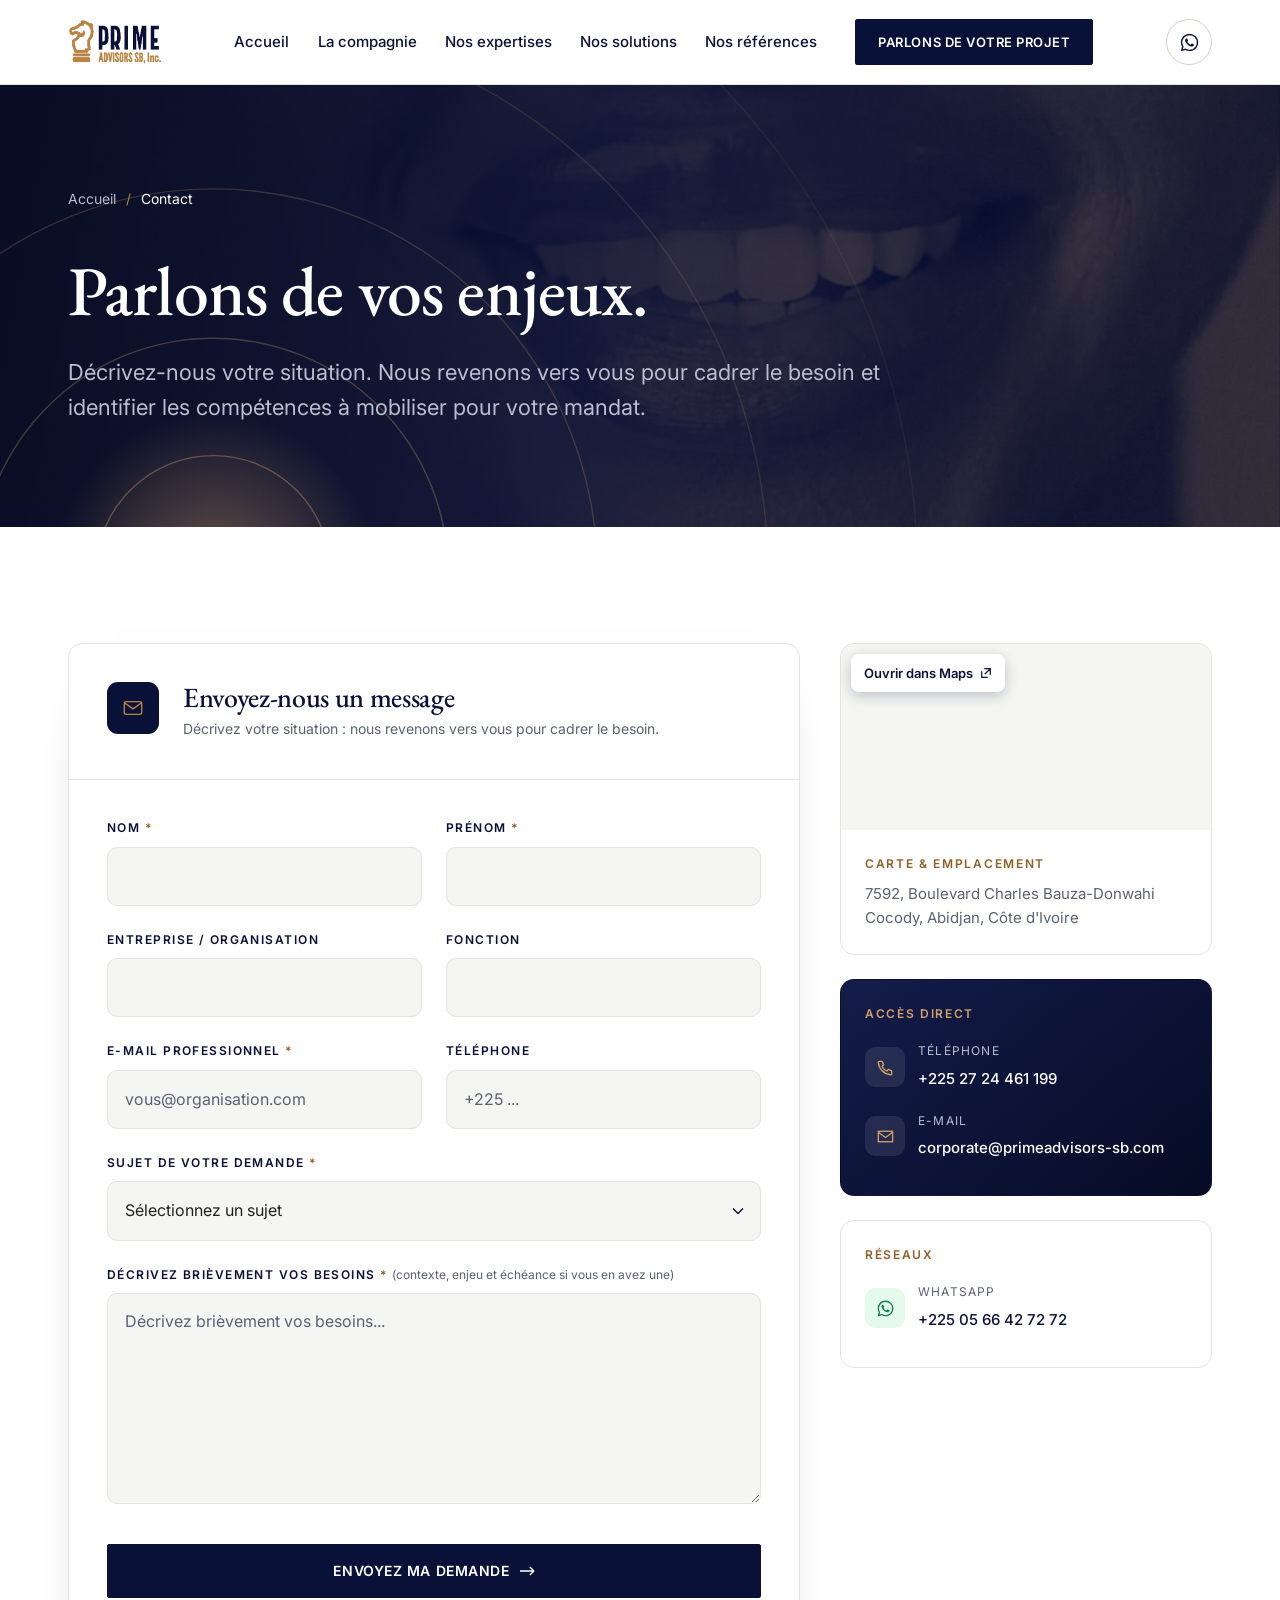
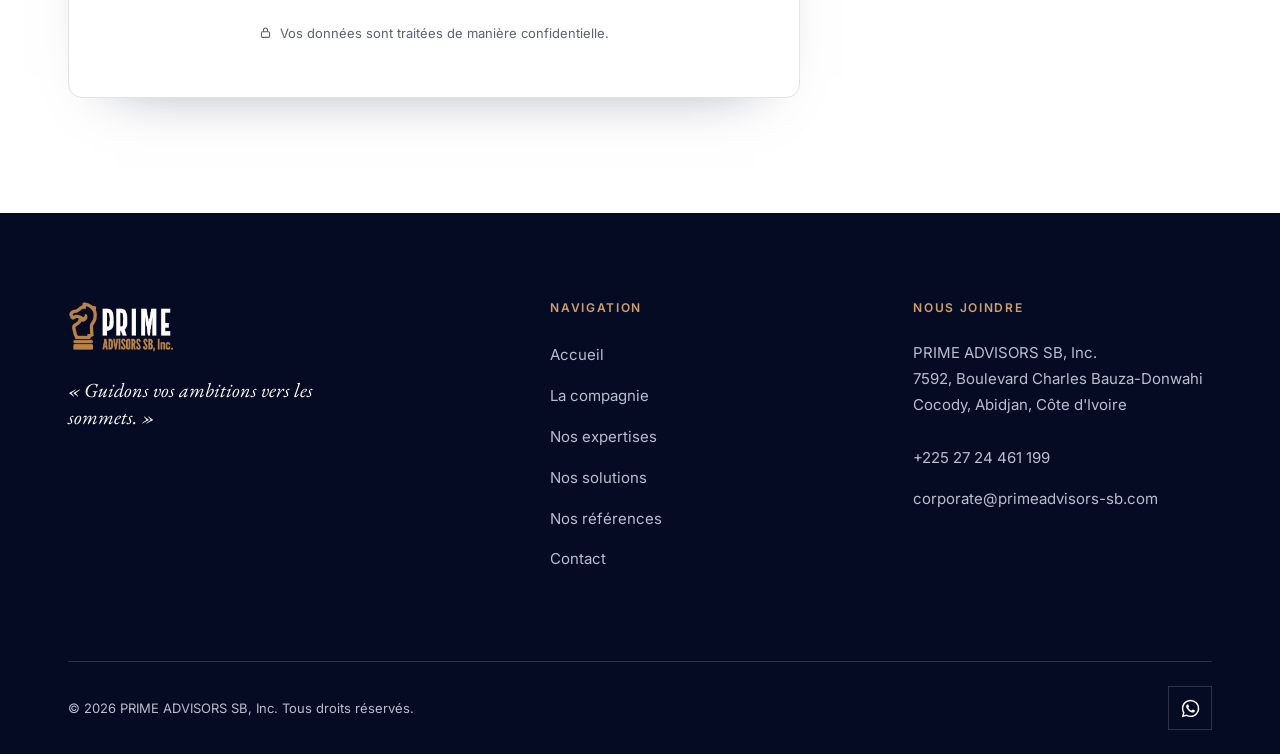
==== commit f9afb448: "Stop publishing internal files, and give the page some life Three reproaches came back from review: " ====
--- a/contact.html
+++ b/contact.html
@@ -4,7 +4,7 @@
 <meta charset="utf-8">
 <meta name="viewport" content="width=device-width, initial-scale=1">
 <title>Contact | PRIME ADVISORS SB, Inc.</title>
-<meta name="description" content="Contactez PRIME ADVISORS SB, Inc. au 7592, Boulevard Charles Bauza-Donwahi, Cocody, Abidjan, Côte d'Ivoire. Téléphone +225 27 24 461 199, corporate@primeadvisors-sb.com.">
+<meta name="description" content="Contactez PRIME ADVISORS SB, Inc. : 7592 Boulevard Charles Bauza-Donwahi, Cocody, Abidjan, Côte d'Ivoire. Téléphone +225 27 24 461 199.">
 <link rel="canonical" href="https://www.primeadvisors-sb.com/contact.html">
 <meta name="theme-color" content="#0A1138">
 
@@ -90,7 +90,7 @@
 <main id="main">
 
   <section class="page-hero page-hero--visual page-hero--portrait">
-    <img class="page-hero__bg" src="assets/img/img-contact.webp" alt=""
+    <img class="page-hero__bg" data-parallax="0.05" src="assets/img/img-contact.webp" alt=""
          width="1400" height="790" fetchpriority="high" decoding="async">
     <svg class="waves" viewBox="0 0 1200 700" preserveAspectRatio="xMidYMid slice"
          aria-hidden="true" focusable="false">
@@ -236,7 +236,7 @@
       </div>
 
       <!-- ==================== COLONNE LATÉRALE ==================== -->
-      <aside class="side-stack reveal reveal-delay-1">
+      <aside class="side-stack reveal">
 
         <div class="side-card">
           <div class="map-mini">
@@ -298,20 +298,6 @@
                 <span class="access-row__value">+225 05 66 42 72 72</span>
               </span>
             </a>
-            <!--
-              À COMPLÉTER : LinkedIn
-              Décommenter dès que l'URL de la page entreprise est communiquée.
-
-            <a class="access-row" href="HREF_LINKEDIN" target="_blank" rel="noopener noreferrer">
-              <span class="access-row__icon" aria-hidden="true">
-                <svg viewBox="0 0 24 24" fill="currentColor"><path d="M6.94 5a2 2 0 1 1-4 0 2 2 0 0 1 4 0ZM3.2 8.48h3.5V21H3.2V8.48Zm5.7 0h3.35v1.71h.05c.47-.86 1.6-1.77 3.3-1.77 3.53 0 4.18 2.25 4.18 5.18V21h-3.5v-5.7c0-1.36-.03-3.11-1.94-3.11-1.94 0-2.24 1.48-2.24 3.01V21H8.9V8.48Z"/></svg>
-              </span>
-              <span>
-                <span class="access-row__label">LinkedIn</span>
-                <span class="access-row__value">Page entreprise</span>
-              </span>
-            </a>
-            -->
           </div>
         </div>
 
@@ -361,15 +347,6 @@
            aria-label="Écrire à PRIME ADVISORS sur WhatsApp (nouvel onglet)">
           <svg viewBox="0 0 24 24" fill="currentColor" aria-hidden="true"><path d="M12.04 2C6.58 2 2.13 6.45 2.13 11.91c0 1.75.46 3.45 1.32 4.95L2 22l5.25-1.38a9.9 9.9 0 0 0 4.79 1.22h.01c5.46 0 9.91-4.45 9.91-9.91 0-2.65-1.03-5.14-2.9-7.01A9.82 9.82 0 0 0 12.04 2Zm0 18.15h-.01a8.2 8.2 0 0 1-4.19-1.15l-.3-.18-3.12.82.83-3.04-.2-.31a8.16 8.16 0 0 1-1.26-4.38c0-4.54 3.7-8.24 8.25-8.24a8.2 8.2 0 0 1 8.24 8.25c0 4.54-3.7 8.23-8.24 8.23Zm4.52-6.16c-.25-.12-1.47-.72-1.69-.81-.23-.08-.39-.12-.56.13-.16.24-.64.8-.79.97-.14.16-.29.19-.54.06-.25-.12-1.05-.39-1.99-1.23-.74-.66-1.23-1.47-1.38-1.72-.14-.25-.01-.38.11-.5.11-.11.25-.29.37-.43.13-.15.17-.25.25-.41.08-.17.04-.31-.02-.43-.06-.12-.56-1.34-.76-1.84-.2-.48-.41-.42-.56-.43h-.48c-.17 0-.43.06-.66.31-.23.25-.86.85-.86 2.07 0 1.22.89 2.4 1.01 2.56.12.17 1.75 2.67 4.23 3.74.59.26 1.05.41 1.41.52.59.19 1.13.16 1.56.1.48-.07 1.47-.6 1.67-1.18.21-.58.21-1.07.15-1.18-.06-.11-.23-.17-.48-.29Z"/></svg>
         </a>
-        <!--
-          À COMPLÉTER : LinkedIn
-          Décommenter dès que l'URL de la page entreprise officielle est communiquée,
-          en remplaçant HREF_LINKEDIN par l'adresse exacte.
-
-        <a href="HREF_LINKEDIN" target="_blank" rel="noopener noreferrer" aria-label="PRIME ADVISORS SB sur LinkedIn">
-          <svg width="17" height="17" viewBox="0 0 24 24" fill="currentColor" aria-hidden="true"><path d="M6.94 5a2 2 0 1 1-4 0 2 2 0 0 1 4 0ZM3.2 8.48h3.5V21H3.2V8.48Zm5.7 0h3.35v1.71h.05c.47-.86 1.6-1.77 3.3-1.77 3.53 0 4.18 2.25 4.18 5.18V21h-3.5v-5.7c0-1.36-.03-3.11-1.94-3.11-1.94 0-2.24 1.48-2.24 3.01V21H8.9V8.48Z"/></svg>
-        </a>
-        -->
       </div>
     </div>
   </div>
--- a/assets/css/style.css
+++ b/assets/css/style.css
@@ -1635,15 +1635,68 @@
 /* --------------------------------------------------------------------------
    16. MOUVEMENT
    -------------------------------------------------------------------------- */
+/* Course et durée de l'entrée. 14px sur 420ms passaient inaperçus : l'œil
+   ne lit un déplacement que s'il dure assez pour être suivi. */
+:root {
+  --dur-reveal: 820ms;
+  --ease-reveal: cubic-bezier(0.16, 0.84, 0.28, 1);
+  --pas: 85ms;                /* décalage entre deux éléments d'une cascade */
+}
+
 .js .reveal {
   opacity: 0;
-  transform: translateY(14px);
-  transition: opacity var(--dur-slow) var(--ease), transform var(--dur-slow) var(--ease);
+  transform: translate3d(0, 30px, 0);
+  transition: opacity var(--dur-reveal) var(--ease-reveal),
+              transform var(--dur-reveal) var(--ease-reveal);
+  /* --r est posé par le JS : rang de l'élément parmi ses frères révélables.
+     Aucune classe à placer à la main, donc aucune page oubliée. */
+  transition-delay: calc(var(--r, 0) * var(--pas));
 }
 .js .reveal.is-visible { opacity: 1; transform: none; }
-.js .reveal-delay-1 { transition-delay: 70ms; }
-.js .reveal-delay-2 { transition-delay: 140ms; }
-.js .reveal-delay-3 { transition-delay: 210ms; }
+
+/* Les deux colonnes d'un bloc scindé se rejoignent au lieu de monter
+   ensemble : le mouvement raconte l'assemblage de la page. */
+.js .split > .reveal:first-child  { transform: translate3d(-30px, 16px, 0); }
+.js .split > .reveal:last-child   { transform: translate3d(30px, 16px, 0); }
+@media (max-width: 900px) {
+  .js .split > .reveal:first-child,
+  .js .split > .reveal:last-child { transform: translate3d(0, 30px, 0); }
+}
+
+/* Un visuel ne monte pas : il se dévoile. Le cadre et son filet doré
+   restent en place, seule l'image se découvre de bas en haut, pendant que
+   le très léger zoom déjà en place se résorbe. */
+.js figure.media.reveal { opacity: 1; transform: none; }
+.js figure.media.reveal img {
+  clip-path: inset(0 0 100% 0);
+  transition: clip-path 1.05s var(--ease-reveal), transform 1.6s var(--ease);
+  transition-delay: calc(var(--r, 0) * var(--pas));
+}
+.js figure.media.reveal.is-visible img { clip-path: inset(0 0 0 0); }
+
+/* Cascade interne : les puces d'une liste révélée arrivent une à une.
+   C'est là que se joue l'essentiel sur les pages denses, où le texte
+   s'empile en listes de même poids. --li est posé par le JS. */
+.js .reveal li {
+  opacity: 0;
+  transform: translate3d(0, 12px, 0);
+  transition: opacity 620ms var(--ease-reveal), transform 620ms var(--ease-reveal);
+  transition-delay: calc(var(--r, 0) * var(--pas) + var(--li, 0) * 65ms + 120ms);
+}
+.js .reveal.is-visible li { opacity: 1; transform: none; }
+
+/* Jauge de lecture, posée sur le filet inférieur de l'en-tête. Pas de
+   chrome supplémentaire : la bordure existante devient la mesure. */
+.site-header__progress {
+  position: absolute;
+  left: 0; right: 0; bottom: -1px;
+  height: 2px;
+  background: var(--gold);
+  transform: scaleX(0);
+  transform-origin: left;
+  will-change: transform;
+  pointer-events: none;
+}
 
 @media (prefers-reduced-motion: reduce) {
   html { scroll-behavior: auto; }
@@ -1653,7 +1706,12 @@
     transition-duration: 0.001ms !important;
     scroll-behavior: auto !important;
   }
-  .js .reveal { opacity: 1; transform: none; }
+  .js .reveal,
+  .js .split > .reveal:first-child,
+  .js .split > .reveal:last-child,
+  .js .reveal li { opacity: 1; transform: none; }
+  .js figure.media.reveal img { clip-path: none; }
+  .site-header__progress { display: none; }
 }
 
 /* ==========================================================================
@@ -2246,3 +2304,101 @@
   .js .reveal .eyebrow::before { transform: scaleX(1); }
   [data-parallax] { transform: none !important; }
 }
+
+/* --------------------------------------------------------------------------
+   19 bis. VIE AU SURVOL DES BLOCS DENSES
+
+   Les fiches, les valeurs et les listes numérotées ne réagissaient à rien.
+   Ce sont précisément les blocs qui occupent le plus de surface sur les
+   pages de fond, d'où l'impression d'une page figée une fois l'entrée
+   passée. Mouvements courts et sobres : on cherche la réponse, pas l'effet.
+   -------------------------------------------------------------------------- */
+
+/* Fiches solution ------------------------------------------------------- */
+.sheet {
+  transition: border-color var(--dur-slow) var(--ease),
+              box-shadow var(--dur-slow) var(--ease),
+              transform var(--dur-slow) var(--ease);
+}
+.sheet:hover {
+  border-color: var(--gold);
+  box-shadow: 0 18px 44px -28px rgba(10, 17, 56, 0.45);
+  transform: translateY(-3px);
+}
+.sheet__head { position: relative; }
+.sheet__head::after {
+  content: "";
+  position: absolute;
+  left: 0; bottom: -1px;
+  width: 100%; height: 2px;
+  background: var(--gold);
+  transform: scaleX(0);
+  transform-origin: left;
+  transition: transform 0.7s var(--ease-reveal);
+}
+.sheet:hover .sheet__head::after { transform: scaleX(1); }
+.sheet__num { transition: transform var(--dur-slow) var(--ease); }
+.sheet:hover .sheet__num { transform: translateY(-2px) scale(1.08); }
+
+.sheet__cell { transition: background-color var(--dur) var(--ease); }
+.sheet__cell:hover { background: var(--gray-light); }
+.sheet__cell h3 { transition: color var(--dur) var(--ease); }
+.sheet__cell:hover h3 { color: var(--navy); }
+
+/* Valeurs de la page compagnie ------------------------------------------ */
+.value { transition: border-color var(--dur-slow) var(--ease); }
+.value:hover { border-top-color: var(--gold); }
+.value__num, .value h3 { transition: transform var(--dur-slow) var(--ease), color var(--dur) var(--ease); }
+.value:hover .value__num { transform: translateX(4px); color: var(--gold); }
+.value:hover h3 { transform: translateX(4px); }
+
+/* Listes à losange ------------------------------------------------------- */
+.diamond-list li { transition: color var(--dur) var(--ease); }
+.diamond-list li::before { transition: transform var(--dur-slow) var(--ease), width var(--dur-slow) var(--ease); }
+.diamond-list li:hover { color: var(--text-strong); }
+.section--invert .diamond-list li:hover { color: #fff; }
+.diamond-list li:hover::before { transform: rotate(135deg) scale(1.25); }
+
+/* Rangée « pourquoi » ---------------------------------------------------- */
+.reasons li { transition: border-color var(--dur-slow) var(--ease); }
+.reasons li:hover { border-bottom-color: var(--gold); }
+.reasons__num, .reasons__text { transition: transform var(--dur-slow) var(--ease); }
+.reasons li:hover .reasons__num { transform: translateX(5px); }
+.reasons li:hover .reasons__text { transform: translateX(3px); }
+
+/* Le fond d'un bandeau dérive au défilement : il doit donc déborder du
+   cadre, sans quoi la translation découvrirait un bord. */
+.page-hero__bg[data-parallax] { height: 118%; top: -9%; }
+@media (prefers-reduced-motion: reduce) {
+  .page-hero__bg[data-parallax] { height: 100%; top: 0; }
+}
+
+/* --------------------------------------------------------------------------
+   19 ter. RESPIRATIONS DANS LE TEXTE COURANT
+
+   La section « Qui sommes-nous » alignait quatre paragraphes d'affilée sans
+   rien à regarder. Un visuel et une citation détachée coupent le bloc en
+   trois, sans retirer ni ajouter un mot.
+   -------------------------------------------------------------------------- */
+.prose .lead {
+  font-size: var(--fs-lead);
+  line-height: 1.6;
+  color: var(--text-strong);
+}
+.prose__figure {
+  margin: var(--space-xl) 0;
+  aspect-ratio: 5 / 2;
+}
+.prose__quote {
+  margin: var(--space-xl) 0;
+  padding-left: var(--space-lg);
+  border-left: 2px solid var(--gold);
+  font-family: var(--font-display);
+  font-size: clamp(1.25rem, 1.05rem + 0.8vw, 1.6rem);
+  line-height: 1.4;
+  color: var(--navy);
+}
+@media (max-width: 640px) {
+  .prose__figure { margin: var(--space-lg) 0; }
+  .prose__quote { padding-left: var(--space-md); margin: var(--space-lg) 0; }
+}
